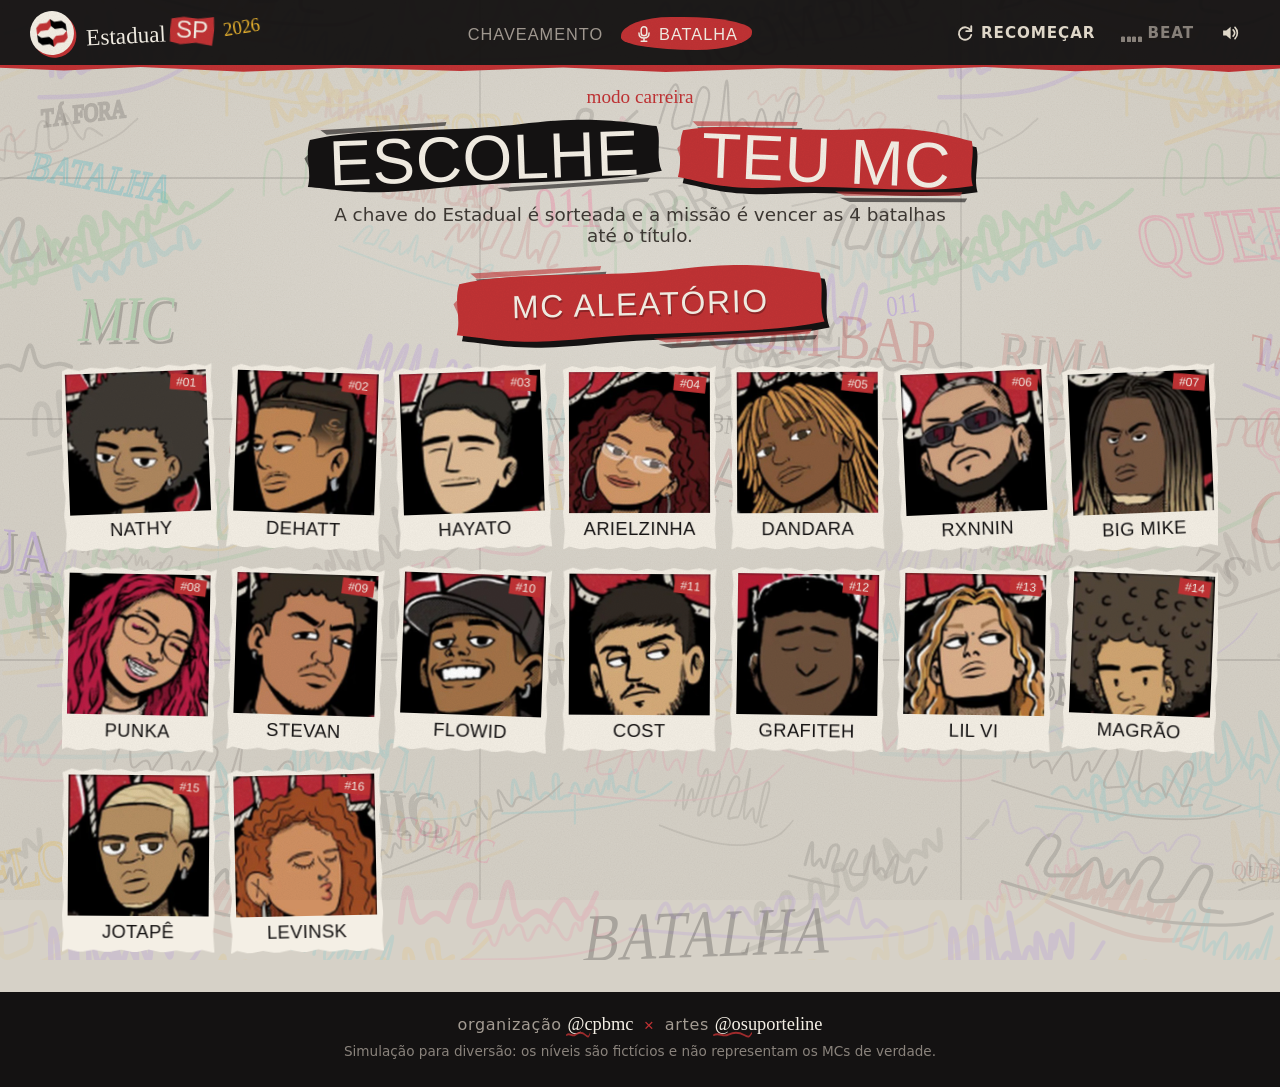
==== batalha.html @ afdcd1f9 "Primeira versão do site" ====
<!DOCTYPE html>
<html lang="pt-BR">
<head>
  <meta charset="UTF-8">
  <meta name="viewport" content="width=device-width, initial-scale=1.0, viewport-fit=cover">
  <meta name="theme-color" content="#141212">
  <!-- Segurança: só roda scripts do próprio site; fontes só do Google Fonts -->
  <meta http-equiv="Content-Security-Policy" content="default-src 'self'; script-src 'self'; style-src 'self' 'unsafe-inline' https://fonts.googleapis.com; font-src 'self' https://fonts.gstatic.com; img-src 'self' data: blob:; connect-src 'self' data: blob:; media-src 'self' blob:; object-src 'none'; base-uri 'self'; form-action 'none'">
  <meta name="referrer" content="strict-origin-when-cross-origin">
  <meta name="description" content="Modo carreira do Estadual SP 2026: escolha seu MC, encare a chave e vença as 4 batalhas, cada round num beat diferente. Realização CPBMC.">
  <meta property="og:title" content="Simulador de Batalha · Estadual SP 2026">
  <meta property="og:description" content="Escolha seu MC e encare a batalha: ímpar ou par, 3 rounds, a plateia decide.">
  <meta property="og:url" content="https://batalhademcs.com.br/batalha.html">
  <meta property="og:type" content="website">
  <meta property="og:image" content="https://batalhademcs.com.br/imagens/cpbmc-logo.png">
  <title>Simulador de Batalha · Estadual SP 2026</title>

  <link rel="preconnect" href="https://fonts.googleapis.com">
  <link rel="preconnect" href="https://fonts.gstatic.com" crossorigin>
  <link href="https://fonts.googleapis.com/css2?family=Anton&family=Barlow+Condensed:wght@500;600;700&family=Permanent+Marker&display=swap" rel="stylesheet">
  <link rel="icon" href="imagens/cpbmc-logo.png">
  <link rel="stylesheet" href="style.css">
  <link rel="stylesheet" href="batalha.css">
</head>
<body class="pg-batalha" data-fase="escolha-mc">

  <!-- ============ ÍCONES E FILTROS (desenhados à mão) ============ -->
  <svg class="defs" aria-hidden="true" focusable="false">
    <defs>
      <!-- tremido de marcador para as linhas do chaveamento -->
      <filter id="f-marcador" x="-5%" y="-5%" width="110%" height="110%">
        <feTurbulence type="fractalNoise" baseFrequency="0.035" numOctaves="2" seed="7"/>
        <feDisplacementMap in="SourceGraphic" scale="3.2"/>
      </filter>
      <symbol id="i-dado" viewBox="0 0 32 32"><path d="M6 8c6-3 14-3 20 0 2 6 2 12 0 18-6 2-14 2-20 0-2-6-2-12 0-18z" fill="none" stroke="currentColor" stroke-width="2.6" stroke-linejoin="round"/><circle cx="11" cy="12" r="2.2" fill="currentColor"/><circle cx="21" cy="21" r="2.2" fill="currentColor"/><circle cx="16" cy="16.5" r="2.2" fill="currentColor"/></symbol>
      <symbol id="i-voltar" viewBox="0 0 32 32"><path d="M12 7 5 14l7 6" fill="none" stroke="currentColor" stroke-width="3" stroke-linecap="round" stroke-linejoin="round"/><path d="M6 14c9-1 17 0 19 7 1 4-2 6-5 7" fill="none" stroke="currentColor" stroke-width="3" stroke-linecap="round"/></symbol>
      <symbol id="i-reiniciar" viewBox="0 0 32 32"><path d="M25 12a10 10 0 1 0 1 7" fill="none" stroke="currentColor" stroke-width="3" stroke-linecap="round"/><path d="M26 5v8h-8" fill="none" stroke="currentColor" stroke-width="3" stroke-linecap="round" stroke-linejoin="round"/></symbol>
      <symbol id="i-som" viewBox="0 0 32 32"><path d="M5 12h5l7-6v20l-7-6H5z" fill="currentColor"/><path d="M21 11c3 3 3 7 0 10M24 7c5 5 5 13 0 18" fill="none" stroke="currentColor" stroke-width="2.6" stroke-linecap="round"/></symbol>
      <symbol id="i-mudo" viewBox="0 0 32 32"><path d="M5 12h5l7-6v20l-7-6H5z" fill="currentColor"/><path d="M21 12l7 8M28 12l-7 8" fill="none" stroke="currentColor" stroke-width="2.8" stroke-linecap="round"/></symbol>
      <symbol id="i-play" viewBox="0 0 32 32"><path d="M9 6c7 3 13 6 18 10-5 4-11 7-18 10-1-7-1-13 0-20z" fill="currentColor"/></symbol>
      <symbol id="i-seta" viewBox="0 0 40 20"><path d="M2 11c10-3 22-3 34-1M28 3l8 7-8 7" fill="none" stroke="currentColor" stroke-width="2.6" stroke-linecap="round" stroke-linejoin="round"/></symbol>
      <symbol id="i-trofeu" viewBox="0 0 64 64"><path d="M18 8c9-1 19-1 28 0 1 13-2 24-14 27C20 32 17 21 18 8z" fill="none" stroke="currentColor" stroke-width="3.4" stroke-linejoin="round"/><path d="M18 13c-6-1-10 2-9 7 1 6 6 8 11 8M46 13c6-1 10 2 9 7-1 6-6 8-11 8" fill="none" stroke="currentColor" stroke-width="3" stroke-linecap="round"/><path d="M32 35v10M22 47c6-2 14-2 20 0l1 8H21z" fill="none" stroke="currentColor" stroke-width="3.4" stroke-linejoin="round" stroke-linecap="round"/></symbol>
      <symbol id="i-coroa" viewBox="0 0 160 70"><path d="M8 60 L20 14 L52 44 L80 6 L108 44 L140 14 L152 60 Z" fill="none" stroke="currentColor" stroke-width="7" stroke-linejoin="round" stroke-linecap="round"/></symbol>
      <symbol id="i-estrela" viewBox="0 0 60 60"><g fill="none" stroke="currentColor" stroke-linecap="round" stroke-linejoin="round"><path d="M30 4l7 18 19 1-15 12 6 19-17-11-16 11 5-19L4 23l19-1z" stroke-width="4"/><path d="M28 7l8 17 17 2-13 11 4 17-15-10-15 11 5-18L7 26l18-2z" stroke-width="2" opacity=".7"/></g></symbol>
      <symbol id="i-radio" viewBox="0 0 220 150"><g fill="none" stroke="currentColor" stroke-width="5" stroke-linecap="round" stroke-linejoin="round"><path d="M40 34c-3-14 2-22 16-24 36-4 72-4 108 0 14 2 19 10 16 24"/><path d="M12 38c64-6 132-6 196 0 4 32 4 66 0 98-64 6-132 6-196 0-4-32-4-66 0-98z"/><circle cx="56" cy="90" r="30"/><circle cx="56" cy="90" r="13"/><circle cx="164" cy="90" r="30"/><circle cx="164" cy="90" r="13"/><path d="M92 64c12-1 24-1 36 0v40c-12 1-24 1-36 0z"/><circle cx="103" cy="84" r="6"/><circle cx="117" cy="84" r="6"/><path d="M90 52h40M24 52h12M184 52h12"/></g></symbol>
      <symbol id="i-coracao" viewBox="0 0 32 32"><path d="M16 28C9 22 3 17 3 10.5 3 6.5 6 4 9.5 4c2.7 0 4.9 1.6 6.5 4 1.6-2.4 3.8-4 6.5-4C26 4 29 6.5 29 10.5 29 17 23 22 16 28z" fill="currentColor" stroke="#141212" stroke-width="2.4" stroke-linejoin="round"/></symbol>
      <symbol id="i-compartilhar" viewBox="0 0 32 32"><g fill="none" stroke="currentColor" stroke-width="3" stroke-linecap="round" stroke-linejoin="round"><path d="M16 4v16M9 11l7-7 7 7"/><path d="M8 15H6c-1 4-1 8 0 12 7 1 13 1 20 0 1-4 1-8 0-12h-2"/></g></symbol>
      <symbol id="i-mic" viewBox="0 0 32 32"><g fill="none" stroke="currentColor" stroke-width="2.6" stroke-linecap="round" stroke-linejoin="round"><rect x="11" y="3" width="10" height="16" rx="5"/><path d="M7 14c0 6 4 9 9 9s9-3 9-9M16 23v6M11 29h10"/></g></symbol>
      <symbol id="i-mao" viewBox="0 0 32 32"><path d="M10 15V7.5a2 2 0 0 1 4 0V14m0-8a2 2 0 0 1 4 0v8m0-6.5a2 2 0 0 1 4 0V15m0-4a2 2 0 0 1 4 0v8c0 6-4 10-9.5 10S9 26 7 22l-3-6a2 2 0 0 1 3.4-2L10 17" fill="none" stroke="currentColor" stroke-width="2.4" stroke-linecap="round" stroke-linejoin="round"/></symbol>
      <symbol id="i-circulo" viewBox="0 0 120 60" preserveAspectRatio="none"><path d="M70 6C38 2 6 12 5 30s30 26 62 24 49-12 47-27C112 12 86 5 52 8" fill="none" stroke="currentColor" stroke-width="3" stroke-linecap="round"/></symbol>
    </defs>
  </svg>

  <div class="parede-tags" id="parede-tags" aria-hidden="true"></div>

  <!-- ============ TOPO ============ -->
  <header class="topo">
    <div class="marca-grupo">
      <a class="selo selo--topo" href="https://www.instagram.com/cpbmc/" target="_blank" rel="noopener" title="CPBMC no Instagram">
        <img src="imagens/cpbmc-logo.png" alt="CPBMC" width="249" height="237">
      </a>
      <a class="marca" href="index.html" aria-label="Estadual SP 2026 — chaveamento">
        <span class="marca__tag">Estadual</span><span class="marca__sp">SP</span><span class="marca__ano">2026</span>
      </a>
    </div>

    <nav class="abas-site" aria-label="Seções do site">
      <a class="aba-site" href="index.html">Chaveamento</a>
      <a class="aba-site ativa" href="batalha.html" aria-current="page"><svg aria-hidden="true"><use href="#i-mic"/></svg>Batalha</a>
    </nav>

    <nav class="acoes" aria-label="Controles">
      <button class="acao" id="btn-reiniciar" type="button" title="Recomeçar"><svg><use href="#i-reiniciar"/></svg><span>Recomeçar</span></button>
      <button class="acao acao--musica" id="btn-musica" type="button" title="Tocar o beat" aria-pressed="false">
        <span class="eq" aria-hidden="true"><i></i><i></i><i></i><i></i></span><span>Beat</span>
      </button>
      <button class="acao acao--som" id="btn-som" type="button" title="Som ligado" aria-pressed="true"><svg><use href="#i-som"/></svg></button>
    </nav>
  </header>

  <main class="batalha" id="batalha">
    <!-- 1) ESCOLHER O MC -->
    <section class="tela-b" id="tela-mc" aria-labelledby="titulo-mc">
      <header class="tela-b__cab">
        <p class="tela-b__eyebrow">modo carreira</p>
        <h1 class="titulo-pincel" id="titulo-mc"><span class="pincel-preto">Escolhe</span> <span class="pincel-vermelho">teu MC</span></h1>
        <p class="tela-b__sub">A chave do Estadual é sorteada e a missão é vencer as 4 batalhas até o título.</p>
        <div class="tela-b__acoes"><button class="btn-tinta btn-tinta--xl" id="btn-aleatorio" type="button">MC aleatório</button></div>
      </header>
      <div class="escolha" id="grade-mc" role="list"></div>
    </section>

    <!-- 2) A CHAVE -->
    <section class="tela-b" id="tela-chave" aria-labelledby="titulo-chave" hidden>
      <header class="tela-b__cab">
        <h1 class="titulo-pincel" id="titulo-chave"><span class="pincel-preto">A chave</span> <span class="pincel-vermelho">do Estadual</span></h1>
        <p class="tela-b__sub">Você é <b id="chave-titulo-mc"></b>. Oitavas, quartas, semi e final: perdeu, tá fora.</p>
        <div class="tela-b__acoes">
          <button class="btn-tinta btn-tinta--xl" id="btn-comecar" type="button">Ir pra primeira batalha</button>
          <button class="btn-giz" id="btn-resortear" type="button">sortear a chave de novo</button>
          <button class="btn-giz" id="btn-trocar" type="button">trocar de MC</button>
          <button class="btn-giz" id="btn-pular-chave" type="button" hidden>pular pros resultados</button>
        </div>
        <p class="chave-status" id="chave-status" aria-live="polite"></p>
      </header>
      <div class="chave-vis" id="chave-vis"></div>
    </section>

    <!-- 3) PRÉ-BATALHA -->
    <section class="tela-b pre" id="tela-pre" hidden></section>

    <!-- 4) ARENA AO VIVO -->
    <section class="tela-b arena" id="tela-arena" aria-label="Batalha ao vivo" hidden>
      <div class="placar" id="placar"></div>
      <div class="arena__corpo">
        <div class="palco" id="palco" aria-live="polite"></div>
        <div class="lances-box">
          <h2 class="lances-box__titulo">Lance a lance</h2>
          <ol class="lances" id="lances" aria-live="polite"></ol>
        </div>
      </div>
    </section>

    <!-- 5) DEPOIS DA BATALHA -->
    <section class="tela-b pos" id="tela-pos" hidden></section>
  </main>

  <footer class="rodape-mini">
    <p class="creditos">
      <span class="creditos__par">organização <a href="https://www.instagram.com/cpbmc/" target="_blank" rel="noopener">@cpbmc</a></span>
      <span aria-hidden="true">✕</span>
      <span class="creditos__par">artes <a href="https://www.instagram.com/osuporteline/" target="_blank" rel="noopener">@osuporteline</a></span>
    </p>
    <p class="rodape-mini__nota">Simulação para diversão: os níveis são fictícios e não representam os MCs de verdade.</p>
  </footer>

  <div class="toast" id="toast" role="status" aria-live="polite"></div>
  <div class="efeitos" id="efeitos" aria-hidden="true"></div>

  <script src="batalha.js"></script>
  <script src="musica.js"></script>
</body>
</html>
---- style.css ----
/* ==========================================================================
   ESTADUAL DE SP — BATALHA DE MCs
   Parede de concreto claro, lambe-lambe rasgado, pincel, spray e marcador.
   Cores puxadas da logo do CPBMC: vermelho #C13234 + preto.
   ========================================================================== */

/* ---------- 1. Tokens ---------- */
:root {
  /* parede */
  --fundo: #d6d1c7;
  --fundo-2: #c9c3b7;
  --fundo-3: #bdb6a9;
  --linha: rgba(20, 18, 18, .2);

  /* tinta e papel */
  --tinta: #141212;
  --tinta-2: #2b2725;
  --papel: #f4efe5;
  --papel-2: #e4dccd;
  --fita: rgba(236, 226, 199, .9);

  /* textos sobre a parede clara */
  --texto: #141212;
  --texto-2: #3e3934;
  --texto-3: #6b645b;

  /* CPBMC */
  --vermelho: #c13234;
  --vermelho-esc: #8f1f22;
  --vermelho-luz: #e0574f;
  --ouro: #f2b92e;
  --ouro-esc: #a87708;

  /* acentos neon (inspirados nas paredes pichadas — usados com moderação) */
  --neon-ciano: #22b8cc;
  --neon-rosa: #ff4f8b;
  --neon-roxo: #8a4fff;
  --neon-verde: #3fbf5f;

  --f-titulo: 'Anton', 'Impact', 'Arial Narrow', sans-serif;
  --f-rua: 'Permanent Marker', 'Comic Sans MS', cursive;
  --f-texto: 'Barlow Condensed', 'Arial Narrow', system-ui, sans-serif;

  --topo-h: 66px;

  /* chave espelhada (desktop) */
  --no-w: clamp(128px, 12.2vw, 250px);
  --centro-w: clamp(150px, 14vw, 290px);
  --gap: clamp(12px, 1.6vw, 34px);

  --ruido: url("data:image/svg+xml;utf8,<svg xmlns='http://www.w3.org/2000/svg' width='240' height='240'><filter id='n'><feTurbulence type='fractalNoise' baseFrequency='.85' numOctaves='3' stitchTiles='stitch'/><feColorMatrix values='0 0 0 0 .5  0 0 0 0 .5  0 0 0 0 .5  0 0 0 .6 0'/></filter><rect width='100%' height='100%' filter='url(%23n)'/></svg>");
  /* manchas de concreto */
  --manchas: url("data:image/svg+xml;utf8,<svg xmlns='http://www.w3.org/2000/svg' width='600' height='600'><filter id='m'><feTurbulence type='fractalNoise' baseFrequency='.008' numOctaves='4' seed='3'/><feColorMatrix values='0 0 0 0 .2  0 0 0 0 .18  0 0 0 0 .16  0 0 0 1.4 -.55'/></filter><rect width='100%' height='100%' filter='url(%23m)'/></svg>");
  /* pinceladas usadas como máscara (qualquer cor) */
  --pincel: url("data:image/svg+xml;utf8,<svg xmlns='http://www.w3.org/2000/svg' viewBox='0 0 300 80' preserveAspectRatio='none'><path d='M7 17C52 5 118 15 180 8s88 2 113 7c4 15-2 31 3 47-55 12-125 4-186 10S31 70 4 66c4-17-2-32 3-49z'/><path opacity='.6' d='M16 7l104-4-1 4-98 5zM160 74l126-5-2 4-114 5zM2 36l5-6v20z'/></svg>");
  --pincel-2: url("data:image/svg+xml;utf8,<svg xmlns='http://www.w3.org/2000/svg' viewBox='0 0 300 60' preserveAspectRatio='none'><path d='M3 22C40 9 90 18 150 12s110 4 146 0c3 11-3 22 1 34-49 9-110 3-160 8S36 50 2 48c3-9-2-17 1-26z'/></svg>");
  --risco: url("data:image/svg+xml;utf8,<svg xmlns='http://www.w3.org/2000/svg' viewBox='0 0 120 12' preserveAspectRatio='none'><path d='M2 7 C 20 2, 30 11, 48 6 S 80 2, 96 7 S 112 9, 118 4' fill='none' stroke='%23c13234' stroke-width='3.2' stroke-linecap='round'/></svg>");
  /* papel rasgado */
  --rasgo: polygon(0% 2%, 6% 0%, 13% 1.5%, 21% 0%, 30% 1%, 38% 0%, 47% 1.8%, 55% .4%, 64% 1.6%, 72% 0%, 81% 1.2%, 89% 0%, 96% 1.4%, 100% 0%, 99% 9%, 100% 18%, 98.6% 27%, 100% 37%, 99% 48%, 100% 58%, 98.8% 68%, 100% 79%, 99% 89%, 100% 100%, 92% 98.5%, 84% 100%, 75% 98.8%, 66% 100%, 57% 98.4%, 48% 100%, 39% 98.6%, 30% 100%, 21% 98.7%, 12% 100%, 4% 98.5%, 0% 100%, 1.2% 90%, 0% 80%, 1.4% 70%, 0% 60%, 1% 50%, 0% 40%, 1.5% 30%, 0% 20%, 1% 10%);
  --rasgo-foto: polygon(2% 4%, 20% 1%, 41% 3%, 63% 0%, 84% 2.5%, 98% 1%, 100% 22%, 97.5% 45%, 100% 70%, 98% 97%, 76% 100%, 52% 97.5%, 30% 100%, 6% 98%, 0% 76%, 2.5% 50%, 0% 26%);
  --tira: polygon(2% 12%, 30% 4%, 62% 9%, 98% 0%, 100% 46%, 97% 100%, 60% 92%, 25% 100%, 1% 92%, 0% 50%);
}

/* ---------- 2. Base ---------- */
*, *::before, *::after { box-sizing: border-box; }
html { -webkit-text-size-adjust: 100%; scroll-padding-top: calc(var(--topo-h) + 12px); }
body {
  margin: 0;
  min-height: 100vh;
  font-family: var(--f-texto);
  font-size: 18px;
  color: var(--texto);
  background-color: var(--fundo);
  background-image:
    repeating-linear-gradient(0deg, transparent 0 239px, rgba(20, 18, 18, .12) 239px 241px),
    repeating-linear-gradient(90deg, transparent 0 479px, rgba(20, 18, 18, .09) 479px 481px),
    radial-gradient(ellipse 70% 60% at 50% 30%, #dfdbd2, var(--fundo) 70%);
  background-attachment: fixed;
  overflow-x: hidden;
}
body::before { /* textura de concreto */
  content: "";
  position: fixed; inset: 0;
  background-image: var(--ruido);
  opacity: .28;
  mix-blend-mode: multiply;
  pointer-events: none;
  z-index: 200;
}
body.travado { overflow: hidden; }
img { display: block; max-width: 100%; }
button { font: inherit; color: inherit; cursor: pointer; -webkit-tap-highlight-color: transparent; }
a { -webkit-tap-highlight-color: transparent; }
button:disabled { cursor: not-allowed; }
:focus-visible { outline: 3px dashed var(--vermelho); outline-offset: 4px; }
[hidden] { display: none !important; }
.defs { position: absolute; width: 0; height: 0; overflow: hidden; }
.sr-only { position: absolute; width: 1px; height: 1px; overflow: hidden; clip: rect(0 0 0 0); white-space: nowrap; }

/* parede pichada atrás de tudo: textura de rabiscos + tags em marcador */
.parede-tags {
  position: fixed; inset: -60px; z-index: -1;
  pointer-events: none;
  overflow: hidden;
}
.parede-tags::before {
  content: ""; position: absolute; inset: 0;
  background: url("imagens/parede-tags.svg") 0 0 / 900px 900px repeat;
  opacity: .16;
}
.parede-tags span {
  position: absolute; left: var(--x); top: var(--y);
  font-family: var(--f-rua);
  font-size: var(--t);
  line-height: 1;
  color: var(--c);
  opacity: var(--o);
  transform: rotate(var(--r)) skewX(var(--k)) scaleY(1.25);
  white-space: nowrap;
}
.parede-tags span.oco { color: transparent; -webkit-text-stroke: 2px var(--c); }
.parede-tags span.sombra { text-shadow: 3px 3px 0 var(--tinta); }

/* estrelas rabiscadas */
.estrela {
  position: absolute; left: var(--x); top: var(--y);
  width: var(--s); height: var(--s);
  color: var(--c, var(--tinta));
  transform: rotate(var(--r, 0deg));
  pointer-events: none;
  z-index: 0;
  animation: piscar-estrela 3.2s ease-in-out infinite;
  animation-delay: calc(var(--s) * 30ms);
}

/* selo (adesivo) da logo CPBMC — o papel claro mantém o preto da logo visível */
.selo {
  display: inline-grid; place-items: center;
  flex-shrink: 0;
  width: var(--selo, 48px); aspect-ratio: 1;
  padding: calc(var(--selo, 48px) * .16);
  background: var(--papel);
  border-radius: 50%;
  box-shadow: 0 0 0 2px var(--tinta), 3px 4px 0 var(--vermelho);
  transform: rotate(-8deg);
  transition: transform .25s cubic-bezier(.3, 1.6, .5, 1);
}
.selo img { width: 100%; height: 100%; object-fit: contain; }
a.selo:hover { transform: rotate(4deg) scale(1.08); }

/* ---------- 3. Botões ---------- */
/* pincelada de tinta (a forma vem de uma máscara, a cor de --cor) */
.btn-tinta {
  --cor: var(--vermelho);
  position: relative; isolation: isolate;
  font-family: var(--f-titulo);
  font-size: clamp(1.1rem, 2.2vw, 1.4rem);
  letter-spacing: .05em;
  text-transform: uppercase;
  color: var(--papel);
  background: none; border: 0;
  padding: .72em 1.7em .66em;
  transform: rotate(-1.5deg);
  transition: transform .18s cubic-bezier(.3, 1.6, .5, 1);
  text-shadow: 1px 2px 0 rgba(0, 0, 0, .25);
}
.btn-tinta::before {
  content: "";
  position: absolute; inset: 0; z-index: -1;
  background: var(--cor);
  -webkit-mask: var(--pincel) center / 100% 100% no-repeat;
          mask: var(--pincel) center / 100% 100% no-repeat;
  transition: transform .2s;
}
.btn-tinta::after { /* sombra de tinta preta */
  content: "";
  position: absolute; inset: 0; z-index: -2;
  background: var(--tinta);
  -webkit-mask: var(--pincel) center / 100% 100% no-repeat;
          mask: var(--pincel) center / 100% 100% no-repeat;
  transform: translate(5px, 6px);
}
.btn-tinta:active:not(:disabled) { transform: rotate(-1deg) scale(.96); }
.btn-tinta:disabled { opacity: .4; }
.btn-tinta--papel { --cor: var(--papel); color: var(--tinta); text-shadow: none; }
.btn-tinta--ouro { --cor: var(--ouro); color: var(--tinta); text-shadow: none; }
.btn-tinta--preto { --cor: var(--tinta); }
.btn-tinta--preto::after { background: var(--vermelho); }
.btn-tinta--xl { font-size: clamp(1.35rem, 3.4vw, 2rem); padding: .75em 1.9em .68em; }
.btn-tinta--peq { font-size: 1rem; padding: .6em 1.3em .55em; }
a.btn-tinta { display: inline-block; text-decoration: none; }

/* link de giz */
.btn-giz {
  position: relative;
  background: none; border: 0;
  font-family: var(--f-rua); font-size: 1.05rem;
  color: var(--texto-2);
  padding: .4em .3em;
}
.btn-giz::after {
  content: ""; position: absolute; left: 0; right: 0; bottom: 0; height: 8px;
  background: var(--risco) center / 100% 100% no-repeat;
  opacity: .85;
}

/* hover só em quem tem mouse — no celular o "hover" grudava no último toque */
@media (hover: hover) and (pointer: fine) {
  .btn-tinta:hover:not(:disabled) { transform: rotate(0deg) scale(1.04); }
  .btn-tinta:hover:not(:disabled)::before { transform: scaleX(1.03); }
  .btn-giz:hover { color: var(--vermelho); }
}

/* ---------- 4. Topo (faixa preta) ---------- */
.topo {
  position: sticky; top: 0; z-index: 40;
  display: flex; align-items: center; justify-content: space-between; gap: 16px;
  min-height: var(--topo-h);
  padding: 8px clamp(14px, 3vw, 30px);
  background: rgba(20, 18, 18, .96);
  color: var(--papel);
}
.topo::after { /* borda de tinta rasgada */
  content: "";
  position: absolute; left: 0; right: 0; bottom: -6px; height: 7px;
  background: var(--vermelho);
  clip-path: polygon(0 0, 100% 0, 100% 50%, 96% 100%, 91% 40%, 84% 90%, 77% 30%, 70% 80%, 61% 45%, 52% 100%, 44% 35%, 36% 85%, 27% 40%, 19% 95%, 11% 30%, 5% 80%, 0 40%);
}
.marca-grupo { display: flex; align-items: center; gap: 12px; }
.selo--topo { --selo: 44px; box-shadow: 2px 3px 0 var(--vermelho); }
.marca { display: inline-flex; align-items: baseline; gap: 4px; text-decoration: none; color: var(--papel); transform: rotate(-3deg); }
.marca__tag { font-family: var(--f-rua); font-size: 1.45rem; }
.marca__ano {
  font-family: var(--f-rua); font-size: 1.15rem; color: var(--ouro);
  margin-left: 6px; transform: rotate(-6deg) translateY(-4px); display: inline-block;
}
.marca__sp {
  font-family: var(--f-titulo); font-size: 1.5rem; color: var(--papel);
  background: var(--vermelho); padding: 0 .25em; line-height: 1.2;
  transform: rotate(6deg) translateY(-2px); display: inline-block;
  clip-path: var(--tira);
}

/* trilha 16 → 8 → 4 → 2 → troféu */
.trilha { display: flex; align-items: center; gap: 2px; margin: 0; padding: 0; list-style: none; }
.trilha__passo {
  position: relative;
  display: grid; justify-items: center; gap: 1px;
  background: none; border: 0;
  padding: 4px 10px;
  color: #6f6964;
  transition: color .3s, transform .3s;
}
.trilha__passo b { font-family: var(--f-titulo); font-weight: 400; font-size: 1.35rem; line-height: 1; }
.trilha__passo small { font-size: .72rem; font-weight: 600; text-transform: uppercase; letter-spacing: .08em; }
.trilha__trofeu { width: 22px; height: 22px; }
.trilha__circ {
  position: absolute; inset: -2px -6px; width: calc(100% + 12px); height: calc(100% + 4px);
  color: var(--vermelho-luz); pointer-events: none; overflow: visible;
  stroke-dasharray: 320; stroke-dashoffset: 320;
}
.trilha__risco { width: 16px; height: 6px; background: var(--risco) center / 100% 100% no-repeat; opacity: .5; }
.trilha__passo.feito { color: var(--papel-2); }
.trilha__passo.feito b { text-decoration: line-through 2px var(--vermelho-luz); }
.trilha__passo.atual { color: var(--papel); transform: rotate(-4deg) scale(1.1); }
.trilha__passo.atual .trilha__circ { animation: desenhar .7s forwards ease-out; }
.trilha__passo.atual.ouro { color: var(--ouro); }
.trilha__passo.atual.ouro .trilha__circ { color: var(--ouro); }

.acoes { display: flex; align-items: center; gap: 6px; flex-wrap: wrap; justify-content: flex-end; }
.acao {
  display: inline-flex; align-items: center; gap: 6px;
  background: none; border: 0;
  padding: 7px 10px;
  font-family: var(--f-texto); font-weight: 700; font-size: .95rem; text-transform: uppercase; letter-spacing: .06em;
  color: var(--papel-2);
  border-radius: 40% 55% 45% 60% / 60% 45% 55% 40%;
  transition: background .2s, color .2s, transform .2s, opacity .2s;
}
.acao svg { width: 20px; height: 20px; flex-shrink: 0; }
.acao:disabled { opacity: .3; }
.acao--fogo:not(:disabled) { background: var(--vermelho); color: var(--papel); }
a.acao { text-decoration: none; }
.acao--batalha { color: var(--ouro); border: 2px solid rgba(242, 185, 46, .5); }
.link-batalha { font-family: var(--f-rua); font-size: 1.05rem; color: var(--texto); text-decoration: none; padding: .3em .6em; border-bottom: 3px solid var(--vermelho); animation: entrar-cima .6s 1.35s both; }
.link-batalha b { font-weight: 400; color: var(--vermelho); }
@media (hover: hover) and (pointer: fine) { .link-batalha:hover { color: var(--vermelho); } }
.acao--som[aria-pressed="false"] { color: #8a837c; }
/* botão do beat: equalizador que dança quando está tocando */
.eq { display: inline-flex; align-items: flex-end; gap: 2px; width: 20px; height: 18px; }
.eq i { flex: 1; height: 30%; background: currentColor; border-radius: 1px; transition: height .3s; }
.acao--musica { color: #8a837c; }
.acao--musica.tocando { color: var(--ouro); }
.acao--musica.tocando .eq i { animation: eq .9s ease-in-out infinite; }
.acao--musica.tocando .eq i:nth-child(2) { animation-delay: -.3s; animation-duration: .7s; }
.acao--musica.tocando .eq i:nth-child(3) { animation-delay: -.55s; animation-duration: 1.1s; }
.acao--musica.tocando .eq i:nth-child(4) { animation-delay: -.15s; animation-duration: .8s; }
@keyframes eq { 0%, 100% { height: 25%; } 50% { height: 100%; } }
@media (hover: hover) and (pointer: fine) {
  .acao:hover:not(:disabled) { background: rgba(244, 239, 229, .12); color: var(--papel); transform: rotate(-3deg); }
  .trilha__passo:hover:not(:disabled) { color: var(--papel); }
}

/* ---------- 5. Tela inicial ---------- */
.tela { position: relative; }
.tela-inicio {
  min-height: calc(100svh - var(--topo-h));
  display: grid; place-items: center;
  overflow: hidden;
  padding: 40px 16px 120px;
  isolation: isolate;
}
.parede-lambes {
  position: absolute; inset: -40px;
  display: grid; grid-template-columns: repeat(auto-fill, minmax(120px, 1fr)); gap: 4px;
  z-index: -2; opacity: .42;
  filter: grayscale(1) contrast(1.1);
  mix-blend-mode: multiply;
  -webkit-mask-image: radial-gradient(ellipse 52% 55% at 50% 48%, transparent 34%, #000 85%);
          mask-image: radial-gradient(ellipse 52% 55% at 50% 48%, transparent 34%, #000 85%);
}
.parede-lambes img {
  width: 100%; aspect-ratio: 1; object-fit: cover;
  transform: rotate(var(--r, 0deg)) translateY(var(--y, 0));
  clip-path: var(--rasgo-foto);
}
.tela-inicio::before { /* spray vermelho borrifado na parede */
  content: ""; position: absolute; inset: 0; z-index: -1;
  background:
    radial-gradient(ellipse 55% 50% at 50% 48%, rgba(223, 219, 210, .94), rgba(214, 209, 199, .5) 70%, transparent);
}
.grafite { position: absolute; z-index: -1; pointer-events: none; }
.grafite--mic { width: clamp(64px, 10vw, 130px); left: 6%; bottom: 18%; transform: rotate(-14deg); color: var(--vermelho); opacity: .85; }
.grafite--radio { width: clamp(110px, 15vw, 210px); height: clamp(75px, 10vw, 143px); right: 5%; bottom: 20%; transform: rotate(9deg); color: var(--tinta); opacity: .8; }
.grafite--radio-rodape { position: absolute; width: 150px; height: 102px; right: 6%; bottom: 14%; transform: rotate(-8deg); color: var(--vermelho); opacity: .55; }
.tela-inicio .estrela { z-index: -1; }

.hero { text-align: center; display: grid; justify-items: center; gap: 20px; max-width: 980px; position: relative; }
.hero__apresenta {
  margin: 0;
  display: inline-flex; align-items: center; gap: 12px;
  font-family: var(--f-rua); font-size: clamp(1.05rem, 2vw, 1.3rem);
  color: var(--texto);
  transform: rotate(-2deg);
  animation: entrar-cima .6s .05s both cubic-bezier(.2, 1.3, .4, 1);
}
.selo--hero { --selo: clamp(56px, 7vw, 74px); }
.hero__rabisco {
  position: absolute; top: 64px; right: -4%;
  margin: 0;
  font-family: var(--f-rua); font-size: clamp(.95rem, 1.8vw, 1.2rem); line-height: 1.15;
  color: var(--vermelho-esc); text-align: left;
  transform: rotate(8deg);
  animation: aparecer .6s 1.6s both;
}
.hero__titulo { position: relative; margin: 44px 0 0; line-height: .82; display: grid; justify-items: center; isolation: isolate; }
.hero__titulo::before { /* respingo de tinta atrás do título */
  content: ""; position: absolute; left: 50%; top: 56%; z-index: -1;
  width: 92%; aspect-ratio: 1000 / 560;
  background: url("imagens/respingo.svg") center / contain no-repeat;
  transform: translate(-50%, -50%) rotate(-4deg);
  animation: respingar .5s .1s both cubic-bezier(.2, 1.4, .4, 1);
}
.hero__estadual {
  font-family: var(--f-titulo); font-weight: 400;
  font-size: clamp(4rem, 17vw, 13.5rem);
  color: var(--papel);
  -webkit-text-stroke: 3px var(--tinta);
  paint-order: stroke fill;
  text-shadow: -5px -4px 0 var(--neon-ciano), 6px 6px 0 var(--tinta), 11px 11px 0 var(--ouro);
  animation: spray-in .9s .2s both ease-out;
}
.hero__desp {
  font-family: var(--f-rua);
  font-size: clamp(2.3rem, 8vw, 5.6rem);
  color: var(--papel);
  -webkit-text-stroke: 2px var(--tinta);
  paint-order: stroke fill;
  text-shadow: 4px 4px 0 var(--tinta), 7px 7px 0 var(--neon-rosa);
  transform: rotate(-7deg);
  margin: -.15em 0 0 42%;
  animation: tag-in .6s .75s both cubic-bezier(.2, 1.5, .4, 1);
}
.hero__ano { /* 2026 em adesivo, colado no canto do título */
  position: absolute; right: 2%; top: -9%;
  font-family: var(--f-titulo); font-size: clamp(1.6rem, 4.6vw, 3.6rem); line-height: 1; letter-spacing: .04em;
  color: var(--tinta); background: var(--ouro);
  padding: .14em .4em .08em;
  clip-path: var(--tira);
  transform: rotate(7deg);
  filter: drop-shadow(4px 4px 0 var(--tinta));
  animation: tag-in .6s 1s both cubic-bezier(.2, 1.5, .4, 1);
}
.hero__coroa {
  position: absolute; width: clamp(64px, 10vw, 120px); height: clamp(28px, 4.4vw, 52px);
  top: -14%; left: 4%; color: var(--ouro);
  filter: drop-shadow(2px 2px 0 var(--tinta));
  transform: rotate(-16deg);
  stroke-dasharray: 520; stroke-dashoffset: 520;
  animation: desenhar 1.1s 1s forwards ease-out;
}
.gota {
  position: absolute; top: 74%; left: var(--x);
  width: 7px; height: 0;
  background: var(--c, var(--vermelho));
  border-radius: 0 0 8px 8px;
  animation: escorrer 2.4s var(--d) forwards ease-in;
  z-index: -1;
}
.gota::after { content: ""; position: absolute; bottom: -5px; left: -2px; width: 11px; height: 11px; border-radius: 50%; background: var(--c, var(--vermelho)); }
.hero__fita {
  margin: 0;
  font-family: var(--f-titulo);
  font-size: clamp(1.4rem, 4.2vw, 2.6rem); letter-spacing: .12em;
  color: var(--papel); background: var(--tinta);
  padding: .25em 1.2em .2em;
  transform: rotate(-2deg);
  clip-path: polygon(2% 0, 98% 4%, 100% 22%, 98.5% 40%, 100% 62%, 98% 100%, 1% 96%, 0 74%, 1.5% 50%, 0 24%);
  animation: entrar-cima .6s 1s both cubic-bezier(.2, 1.3, .4, 1);
  text-shadow: 2px 2px 0 var(--vermelho);
}
.hero .btn-tinta { margin-top: 6px; animation: entrar-cima .6s 1.2s both cubic-bezier(.2, 1.3, .4, 1); }
.hero__nota { margin: 0; display: inline-flex; align-items: center; gap: 10px; font-family: var(--f-rua); color: var(--texto-2); font-size: 1rem; }
.hero__nota svg { width: 34px; height: 18px; color: var(--vermelho); transform: rotate(-10deg); }

.faixa {
  position: absolute; left: -5%; right: -5%; bottom: 34px;
  background: var(--tinta);
  transform: rotate(-2deg);
  overflow: hidden;
  clip-path: polygon(0 8%, 20% 0, 45% 10%, 70% 2%, 100% 9%, 100% 92%, 75% 100%, 50% 90%, 24% 100%, 0 91%);
}
.faixa__trilho { display: flex; width: max-content; animation: rolar 40s linear infinite; }
.faixa__trilho span { font-family: var(--f-titulo); font-size: 1.15rem; letter-spacing: .1em; color: var(--papel); padding: .45em 1em .4em; white-space: nowrap; }
.faixa__trilho span::after { content: "✕"; margin-left: 2em; color: var(--vermelho-luz); }

/* ---------- 6. Palco (batalha em destaque) ---------- */
.tela-chave { padding: 18px 0 60px; }
.palco {
  position: relative;
  padding: 10px clamp(14px, 3vw, 32px) 26px;
  max-width: 1180px; margin: 0 auto;
}
.palco__info {
  display: flex; align-items: center; justify-content: center; gap: 14px; flex-wrap: wrap;
  margin: 0 0 6px;
}
.palco__batalha { font-family: var(--f-rua); font-size: clamp(1.3rem, 2.6vw, 1.7rem); color: var(--texto); transform: rotate(-2deg); text-shadow: 2px 2px 0 var(--papel); }
.palco__fase {
  font-family: var(--f-titulo); font-size: .95rem; letter-spacing: .14em; text-transform: uppercase;
  color: var(--papel); background: var(--tinta); padding: .2em .7em .12em;
  clip-path: var(--tira); transform: rotate(1.5deg);
}
.palco__fase--final { background: var(--vermelho); }
.palco__nav {
  display: grid; place-items: center;
  width: 38px; height: 38px;
  background: none; border: 2px solid var(--linha);
  border-radius: 48% 52% 45% 55% / 55% 45% 55% 45%;
  color: var(--texto);
  transition: border-color .2s, transform .2s;
}
.palco__nav svg { width: 22px; height: 12px; }
.palco__nav--ant svg { transform: scaleX(-1); }
.palco__nav:disabled { opacity: .25; }

.faceoff {
  position: relative;
  display: grid;
  grid-template-columns: 1fr minmax(190px, 240px) 1fr;
  align-items: center;
  gap: clamp(10px, 2vw, 30px);
}

/* lutador = o lado de um MC (o botão inteiro é clicável) */
.lutador {
  --incl: -3deg;
  position: relative;
  display: grid; justify-items: center; gap: 10px;
  background: none; border: 0;
  padding: 14px 6px 6px;
  text-align: center;
  color: var(--texto);
  transition: transform .25s cubic-bezier(.3, 1.5, .5, 1), opacity .3s;
}
.lutador--b { --incl: 3deg; }
.lutador::before { /* névoa de spray atrás da foto */
  content: ""; position: absolute; left: 50%; top: 42%;
  width: 115%; aspect-ratio: 1;
  transform: translate(-50%, -50%) scale(.6);
  background: radial-gradient(circle, rgba(193, 50, 52, .42), rgba(193, 50, 52, .1) 45%, transparent 68%);
  opacity: 0; transition: opacity .3s, transform .4s;
  pointer-events: none; z-index: -1;
}
.lutador__moldura {
  position: relative; display: block;
  transform: rotate(var(--incl));
  transition: transform .3s cubic-bezier(.3, 1.5, .5, 1);
  filter: drop-shadow(0 12px 14px rgba(20, 18, 18, .35));
}
.lutador__foto {
  display: block;
  width: clamp(150px, 19vw, 236px); aspect-ratio: 1;
  padding: 10px;
  background: var(--papel);
  clip-path: var(--rasgo);
}
.lutador__foto img { display: block; width: 100%; height: 100%; object-fit: cover; clip-path: var(--rasgo-foto); background: var(--fundo-3); transition: filter .4s; }
.lutador__num {
  position: absolute; top: -10px; right: -12px;
  display: grid; place-items: center;
  width: 46px; height: 46px; border-radius: 50%;
  font-family: var(--f-titulo); font-size: 1.05rem;
  color: var(--papel); background: var(--vermelho);
  box-shadow: 2px 3px 0 var(--tinta);
  transform: rotate(12deg);
  z-index: 2;
}
.lutador--b .lutador__num { right: auto; left: -12px; transform: rotate(-12deg); }
.lutador__nome {
  position: relative; isolation: isolate;
  font-family: var(--f-titulo); font-weight: 400;
  font-size: clamp(1.9rem, 3.8vw, 3.2rem); line-height: 1;
  text-transform: uppercase;
  color: var(--papel);
  padding: .12em .45em .08em;
  max-width: 100%; overflow-wrap: anywhere;
}
.lutador__nome::before {
  content: ""; position: absolute; inset: 0; z-index: -1;
  background: var(--tinta);
  -webkit-mask: var(--pincel-2) center / 100% 100% no-repeat;
          mask: var(--pincel-2) center / 100% 100% no-repeat;
  transition: background .3s;
}
.lutador__cidade { font-weight: 600; font-size: .9rem; text-transform: uppercase; letter-spacing: .12em; color: var(--texto-3); margin-top: -4px; }

/* botão "X venceu" — igual nos dois lados */
.lutador__venceu {
  position: relative; isolation: isolate;
  margin-top: 4px;
  font-family: var(--f-titulo); font-size: 1rem; letter-spacing: .06em; text-transform: uppercase;
  color: var(--tinta);
  padding: .5em 1.2em .45em;
  transition: color .2s, transform .2s;
}
.lutador__venceu::before {
  content: ""; position: absolute; inset: 0; z-index: -1;
  border: 2.5px solid var(--tinta);
  border-radius: 46% 54% 50% 50% / 60% 50% 50% 40%;
  transition: background .2s, border-color .2s;
}
.lutador:not(:disabled):focus-visible { transform: translateY(-4px); }
.lutador:not(:disabled):focus-visible::before { opacity: 1; transform: translate(-50%, -50%) scale(1); }
.lutador:not(:disabled):focus-visible .lutador__venceu { color: var(--papel); }
.lutador:not(:disabled):focus-visible .lutador__venceu::before { background: var(--vermelho); border-color: var(--vermelho); }
.lutador:not(:disabled):active { transform: scale(.97); }
.lutador:not(:disabled):active .lutador__venceu { color: var(--papel); }
.lutador:not(:disabled):active .lutador__venceu::before { background: var(--vermelho); border-color: var(--vermelho); }
.lutador:disabled { cursor: default; }
@media (hover: hover) and (pointer: fine) {
  .lutador:not(:disabled):hover { transform: translateY(-4px); }
  .lutador:not(:disabled):hover::before { opacity: 1; transform: translate(-50%, -50%) scale(1); }
  .lutador:not(:disabled):hover .lutador__moldura { transform: rotate(calc(var(--incl) * -1)) scale(1.03); }
  .lutador:not(:disabled):hover .lutador__nome::before { background: var(--vermelho); }
  .lutador:not(:disabled):hover .lutador__venceu { color: var(--papel); transform: rotate(-3deg) scale(1.06); }
  .lutador:not(:disabled):hover .lutador__venceu::before { background: var(--vermelho); border-color: var(--vermelho); }
  .palco__nav:hover:not(:disabled) { border-color: var(--vermelho); color: var(--vermelho); transform: rotate(-6deg); }
}

.lutador--vencedor .lutador__nome::before { background: var(--vermelho); }
.lutador--vencedor .lutador__moldura { filter: drop-shadow(-5px -4px 0 var(--neon-ciano)) drop-shadow(6px 6px 0 var(--ouro)) drop-shadow(0 12px 14px rgba(20, 18, 18, .35)); }
.lutador--vencedor .lutador__coroa {
  position: absolute; top: -30px; left: 50%; width: 92px; height: 40px;
  transform: translateX(-50%) rotate(-8deg);
  color: var(--ouro); z-index: 3;
  stroke-dasharray: 520; stroke-dashoffset: 520;
  animation: desenhar .8s .2s forwards ease-out;
  filter: drop-shadow(2px 2px 0 var(--tinta));
}
.lutador--perdedor { opacity: .55; }
.lutador--perdedor .lutador__foto img { filter: grayscale(1) contrast(1.1) brightness(.85); }
.lutador--perdedor .lutador__nome::before { background: var(--texto-3); }
.lutador--perdedor .lutador__nome { text-decoration: line-through 4px var(--vermelho); }
.lutador__fita { /* fita "eliminado" atravessando a foto */
  position: absolute; left: -8%; right: -8%; top: 44%;
  font-family: var(--f-titulo); font-size: 1rem; letter-spacing: .3em;
  color: var(--tinta); background: var(--fita);
  padding: .3em 0 .2em;
  transform: rotate(-14deg);
  clip-path: polygon(1% 0, 99% 8%, 100% 50%, 99% 100%, 0 92%, 1% 50%);
  z-index: 3;
}
.faceoff.flash .lutador--vencedor .lutador__moldura { animation: vitoria .8s cubic-bezier(.2, 1.6, .4, 1); }
.faceoff.flash .lutador__fita { animation: colar-fita .5s .2s both cubic-bezier(.3, 1.4, .5, 1); }

/* centro: VS + instrução / resultado */
.centro { display: grid; justify-items: center; gap: 14px; text-align: center; }
.centro__vs {
  font-family: var(--f-rua); font-size: clamp(3.4rem, 6vw, 5rem); line-height: 1;
  color: var(--vermelho);
  -webkit-text-stroke: 2px var(--tinta);
  paint-order: stroke fill;
  text-shadow: -3px -2px 0 var(--neon-ciano), 4px 4px 0 var(--tinta), 7px 7px 0 var(--ouro);
  transform: rotate(-10deg);
  animation: respirar 2.4s infinite;
}
.centro__instrucao { margin: 0; font-family: var(--f-rua); font-size: 1.1rem; color: var(--texto-2); line-height: 1.2; }
.centro__instrucao b { color: var(--vermelho); font-weight: 400; }

.centro__resultado { display: grid; justify-items: center; gap: 10px; }
.centro__avanca { margin: 0; font-family: var(--f-rua); font-size: 1.35rem; line-height: 1.15; color: var(--vermelho-esc); transform: rotate(-3deg); }

.palco__rodape { margin: 18px 0 0; text-align: center; font-size: .95rem; color: var(--texto-3); }
.atalhos kbd {
  font-family: var(--f-titulo); font-size: .8rem;
  border: 1.5px solid var(--texto-3); border-bottom-width: 3px;
  border-radius: 5px 6px 4px 6px;
  padding: 0 .4em; color: var(--texto);
}

/* palco antes do sorteio */
.palco-sorteio { display: grid; justify-items: center; gap: 18px; text-align: center; padding: 10px 0 6px; }
.palco-sorteio__titulo { margin: 0; font-size: clamp(2.3rem, 6.6vw, 4.4rem); }
.palco-sorteio__sub { margin: 0; font-size: 1.15rem; color: var(--texto-2); max-width: 460px; }
/* parede dos 16 MCs antes do sorteio */
.amontoado {
  display: grid; grid-template-columns: repeat(8, 1fr);
  gap: 14px 12px;
  width: min(1040px, 100%);
  padding: 8px 4px 4px;
}
.lambe {
  position: relative; margin: 0;
  display: grid; justify-items: center;
  transform: rotate(var(--r)) translateY(var(--y));
  animation: colar-lambe .5s both cubic-bezier(.2, 1.35, .4, 1);
  animation-delay: calc(var(--i) * 40ms);
  filter: drop-shadow(0 6px 8px rgba(20, 18, 18, .28));
  transition: transform .25s cubic-bezier(.3, 1.6, .5, 1);
}
.lambe::before { /* fita adesiva */
  content: ""; position: absolute; top: -8px; left: 50%; z-index: 2;
  width: 44px; height: 15px; margin-left: -22px;
  background: var(--fita);
  clip-path: polygon(4% 0, 96% 6%, 100% 30%, 97% 52%, 100% 78%, 95% 100%, 3% 95%, 0 70%, 3% 46%, 0 20%);
  transform: rotate(calc(var(--r) * -2));
}
.lambe__foto { display: block; width: 100%; padding: 5px 5px 0; background: var(--papel); clip-path: var(--rasgo); }
.lambe__foto img { display: block; width: 100%; aspect-ratio: 1; object-fit: cover; }
.lambe__nome {
  width: 100%;
  padding: 4px 4px 5px;
  background: var(--papel);
  font-family: var(--f-titulo); font-size: .92rem; letter-spacing: .03em; text-transform: uppercase;
  text-align: center; color: var(--tinta);
  white-space: nowrap; overflow: hidden; text-overflow: ellipsis;
  clip-path: polygon(0 0, 100% 0, 99% 70%, 100% 100%, 70% 96%, 40% 100%, 12% 95%, 0 100%);
}
.lambe__num {
  position: absolute; top: 2px; right: -6px; z-index: 2;
  font-family: var(--f-titulo); font-size: .72rem;
  color: var(--papel); background: var(--vermelho);
  padding: 2px 5px 1px;
  transform: rotate(8deg);
  box-shadow: 1px 2px 0 var(--tinta);
}
@media (hover: hover) and (pointer: fine) {
  .lambe:hover { transform: rotate(0deg) translateY(-6px) scale(1.08); z-index: 3; }
}
.amontoado { --p: 0; position: relative; }
.amontoado::after { /* nuvem de spray que cresce no meio da parede */
  content: ""; position: absolute; left: 50%; top: 50%; width: 70%; aspect-ratio: 1; z-index: 4; pointer-events: none;
  transform: translate(-50%, -50%) scale(calc(.2 + var(--p) * .9)); border-radius: 50%;
  background: radial-gradient(circle, rgba(193, 50, 52, .55), rgba(242, 185, 46, .25) 45%, transparent 70%);
  opacity: calc(var(--p) * .9); filter: blur(6px);
}
.amontoado.agitando .lambe {
  filter: none; will-change: transform, translate, rotate, scale;
  translate: calc(var(--dx, 0px) * var(--p) * .55) calc(var(--dy, 0px) * var(--p) * .55);
  scale: calc(1 - var(--p) * .22);
  animation: lambe-treme calc(.2s - var(--p) * .14s) infinite alternate;
  transition: none;
}
.amontoado.agitando .lambe:nth-child(odd) { animation-direction: alternate-reverse; }
.amontoado.voltando .lambe { transition: translate .5s cubic-bezier(.3, 1.7, .5, 1), scale .5s cubic-bezier(.3, 1.7, .5, 1), transform .25s; }
.amontoado.explodiu::after { opacity: 0; transition: opacity .4s; }
.amontoado.explodiu .lambe {
  animation: none; opacity: 0;
  translate: calc(var(--dx, 0px) * -1.8) calc(var(--dy, 0px) * -1.8 - 60px);
  rotate: calc(var(--r) * 9);
  scale: .5;
  transition: translate .55s cubic-bezier(.2, .8, .3, 1), rotate .55s ease-out, scale .55s, opacity .5s .1s;
}
@keyframes lambe-treme { from { rotate: calc(-2deg - var(--p) * 10deg); } to { rotate: calc(2deg + var(--p) * 10deg); } }
.segurar.segurando { animation: btn-treme .06s infinite alternate; }
.segurar.segurando .segurar__txt { display: inline-block; min-width: 13ch; }
.segurar.estourou { animation: btn-estoura .5s cubic-bezier(.2, 1.8, .4, 1); }
@keyframes btn-treme { from { translate: calc(var(--p, 0) * -3px) 0; rotate: calc(var(--p, 0) * -1.5deg); } to { translate: calc(var(--p, 0) * 3px) 0; rotate: calc(var(--p, 0) * 1.5deg); } }
@keyframes btn-estoura { 40% { scale: 1.18; } }
@media (prefers-reduced-motion: reduce) { .amontoado.agitando .lambe, .segurar.segurando { animation: none; } }
@keyframes colar-lambe { 0% { opacity: 0; transform: translateY(20px) rotate(calc(var(--r) + 8deg)) scale(.85); } 100% { opacity: 1; transform: rotate(var(--r)) translateY(var(--y)); } }
@keyframes chacoalhar-lambe { from { transform: rotate(calc(var(--r) - 5deg)) translateY(calc(var(--y) - 3px)); } to { transform: rotate(calc(var(--r) + 5deg)) translateY(calc(var(--y) + 3px)); } }

/* segurar para sortear */
.segurar { position: relative; touch-action: none; user-select: none; -webkit-user-select: none; }
.segurar__barra {
  position: absolute; left: 12%; right: 12%; bottom: 6px; height: 5px;
  background: var(--papel); transform-origin: left;
  transform: scaleX(var(--p, 0));
  border-radius: 3px;
}
.segurar__dica { margin: -6px 0 0; font-family: var(--f-rua); color: var(--texto-3); font-size: .95rem; }

/* ---------- 7. Mural (chaveamento) ---------- */
.mural { padding: 18px 0 0; }
.mural__cab { text-align: center; padding: 0 16px 10px; }
.mural__titulo {
  display: inline-block; margin: 0;
  font-family: var(--f-rua); font-weight: 400; font-size: clamp(1.7rem, 3.4vw, 2.4rem);
  color: var(--texto); transform: rotate(-2deg);
  position: relative;
}
.mural__estrela { position: absolute; right: -40px; top: -16px; width: 30px; height: 30px; color: var(--neon-rosa); transform: rotate(16deg); }
.mural__titulo::after { content: ""; position: absolute; left: -4%; right: -4%; bottom: -6px; height: 12px; background: var(--risco) center / 100% 100% no-repeat; }
.mural__nota { margin: 12px 0 0; font-size: 1.05rem; color: var(--texto-3); }

/* --- chave espelhada --- */
.espelho-wrap { position: relative; width: max-content; margin: 8px auto 0; padding: 10px 16px 20px; }
.espelho-wrap::before { /* lava a parede atrás da chave pra leitura ficar limpa */
  content: ""; position: absolute; inset: -10px -30px; z-index: 0; pointer-events: none;
  background: radial-gradient(ellipse 55% 60% at 50% 50%, rgba(223, 219, 210, .85), rgba(223, 219, 210, .55) 70%, transparent);
}
.conexoes { position: absolute; left: 0; top: 0; z-index: 0; overflow: visible; pointer-events: none; }
.espelho {
  position: relative; z-index: 1;
  display: grid;
  grid-template-columns: repeat(3, var(--no-w)) var(--centro-w) repeat(3, var(--no-w));
  column-gap: var(--gap);
}
.coluna { display: flex; flex-direction: column; }
.coluna__cab {
  text-align: center; padding-bottom: 10px;
  font-family: var(--f-titulo); font-size: clamp(.92rem, 1.05vw, 1.3rem); letter-spacing: .12em; text-transform: uppercase;
  color: var(--texto-3);
}
.coluna--atual .coluna__cab { color: var(--vermelho); }
.coluna--feita .coluna__cab { color: var(--texto); }
.coluna__jogos { flex: 1; display: flex; flex-direction: column; justify-content: space-around; }
.slot { padding: clamp(10px, .9vw, 18px) 0; display: flex; align-items: center; justify-content: center; }
.coluna--centro .coluna__jogos { justify-content: center; }
.slot--final { position: relative; padding-top: clamp(160px, 12vw, 230px); }

/* nó do chaveamento: duas tiras de papel, sem caixa */
.no {
  --rot: 0deg;
  position: relative;
  display: grid; gap: 3px;
  width: 100%;
  background: none; border: 0;
  padding: clamp(16px, 1.3vw, 22px) 0 2px;
  text-align: left;
  transform: rotate(var(--rot));
  transition: transform .2s;
}
.no__num {
  position: absolute; top: 0; left: 4px;
  font-family: var(--f-rua); font-size: clamp(.82rem, .85vw, 1.05rem); color: var(--texto-3);
}
.no__vivo { position: absolute; top: 2px; right: 2px; display: inline-flex; align-items: center; gap: 4px; font-family: var(--f-titulo); font-size: clamp(.62rem, .65vw, .8rem); letter-spacing: .12em; color: var(--vermelho); }
.no--foco::before { /* círculo de spray marcando a batalha do palco */
  content: ""; position: absolute; inset: 4px -14px -8px -14px;
  border: 3px solid var(--vermelho);
  border-radius: 52% 48% 46% 54% / 60% 52% 48% 40%;
  transform: rotate(-3deg);
  pointer-events: none;
  animation: aparecer .3s;
}
.no.entrar { animation: colar .5s both cubic-bezier(.2, 1.35, .4, 1); animation-delay: calc(var(--i, 0) * 40ms); }
.no.flash { animation: pop .5s cubic-bezier(.3, 1.6, .5, 1); }
@media (hover: hover) and (pointer: fine) {
  .no:not(.no--vazio):hover { transform: rotate(var(--rot)) translateY(-2px) scale(1.03); }
}

.chip {
  position: relative;
  display: flex; align-items: center;
  min-width: 0;
  filter: drop-shadow(1px 2px 0 rgba(20, 18, 18, .25));
  transition: opacity .3s, transform .2s;
}
.chip__foto {
  position: relative; z-index: 2;
  flex-shrink: 0;
  width: clamp(34px, 2.9vw, 54px); height: clamp(34px, 2.9vw, 54px); border-radius: 50%;
  object-fit: cover;
  border: 2.5px solid var(--tinta);
  background: var(--fundo-3);
}
.chip__tira {
  flex: 1; min-width: 0;
  display: flex; align-items: center; justify-content: space-between; gap: 4px;
  margin-left: -10px;
  padding: clamp(5px, .45vw, 9px) 8px clamp(4px, .4vw, 8px) 15px;
  background: var(--papel);
  color: var(--tinta);
  clip-path: var(--tira);
}
.chip__nome { font-family: var(--f-titulo); font-size: clamp(.92rem, 1.05vw, 1.35rem); letter-spacing: .02em; text-transform: uppercase; white-space: nowrap; overflow: hidden; text-overflow: ellipsis; }
.chip:nth-of-type(2) .chip__tira { transform: rotate(-.8deg); }
.chip--vencedor .chip__tira { background: var(--vermelho); color: var(--papel); }
.chip--vencedor .chip__foto { border-color: var(--vermelho); }
.chip--perdedor { opacity: .5; }
.chip--perdedor .chip__foto { filter: grayscale(1); }
.chip--perdedor .chip__nome { text-decoration: line-through 2px var(--vermelho); }
.chip--vazio { filter: none; }
.chip--vazio .chip__foto { display: grid; place-items: center; border-style: dashed; border-color: var(--texto-3); background: transparent; font-family: var(--f-rua); font-size: .9rem; color: var(--texto-3); }
.chip--vazio .chip__tira { background: rgba(20, 18, 18, .08); color: var(--texto-3); }
.chip--vazio .chip__nome { font-family: var(--f-rua); font-size: .78rem; text-transform: none; }
.chip.chegou .chip__tira { animation: chegada .9s ease-out; }
.no__vs { font-family: var(--f-rua); font-size: clamp(.7rem, .75vw, .95rem); color: var(--vermelho); margin: -3px 0 -3px clamp(40px, 3.4vw, 62px); line-height: 1; }

/* caminho de um MC (hover) */
.espelho.mostrando-caminho .chip { opacity: .22; }
.espelho.mostrando-caminho .chip.caminho { opacity: 1; transform: scale(1.06); }
.espelho.mostrando-caminho .chip.caminho .chip__tira { background: var(--ouro); color: var(--tinta); }

/* troféu no centro */
.trofeu {
  position: absolute; left: 50%; top: 0;
  width: calc(var(--centro-w) - 10px);
  transform: translateX(-50%);
  display: grid; justify-items: center; gap: 2px;
  background: none; border: 0; padding: 0;
  color: var(--texto-3);
  text-align: center;
}
.trofeu__icone { width: clamp(70px, 6vw, 112px); height: clamp(70px, 6vw, 112px); }
.trofeu__foto { position: absolute; top: 9%; left: 50%; width: clamp(38px, 3.3vw, 60px); height: clamp(38px, 3.3vw, 60px); border-radius: 50%; object-fit: cover; transform: translateX(-50%); border: 2px solid var(--tinta); }
.trofeu__titulo { font-family: var(--f-titulo); font-size: clamp(.9rem, 1vw, 1.25rem); letter-spacing: .14em; text-transform: uppercase; }
.trofeu__nome { font-family: var(--f-titulo); font-size: clamp(1.5rem, 1.9vw, 2.4rem); line-height: 1; text-transform: uppercase; color: var(--tinta); }
.trofeu--definido { color: var(--ouro); cursor: pointer; }
.trofeu--definido .trofeu__icone { filter: drop-shadow(2px 2px 0 var(--tinta)); animation: pop .6s cubic-bezier(.3, 1.6, .5, 1); }
.trofeu--definido .trofeu__titulo { color: var(--vermelho); }
.no--final .chip__foto { width: clamp(42px, 3.6vw, 68px); height: clamp(42px, 3.6vw, 68px); }
.no--final .chip__nome { font-size: clamp(1.05rem, 1.35vw, 1.7rem); }
.no--final .no__num { color: var(--vermelho); }

/* conexões (SVG) */
.cx { fill: none; stroke: rgba(20, 18, 18, .28); stroke-width: 2; stroke-dasharray: 3 7; stroke-linecap: round; stroke-linejoin: round; transition: stroke .3s, opacity .3s; }
.cx--ativo { stroke: var(--vermelho); stroke-width: 3.4; stroke-dasharray: none; filter: url(#f-marcador); }
.cx--ouro { stroke: var(--tinta); }
.cx--novo { stroke-dasharray: var(--len); stroke-dashoffset: var(--len); animation: desenhar .7s .1s forwards ease-out; }
.conexoes.mostrando-caminho .cx { opacity: .15; }
.conexoes.mostrando-caminho .cx.caminho { opacity: 1; stroke: var(--ouro-esc); }

/* --- lista por fase (tablet/celular) --- */
.lista { display: none; padding: 0 14px; }
.lista__abas {
  display: flex; gap: 6px; justify-content: center; flex-wrap: wrap;
  margin: 6px 0 16px;
}
.aba {
  position: relative;
  background: none; border: 0;
  padding: 8px 12px 6px;
  font-family: var(--f-titulo); font-size: 1.02rem; letter-spacing: .06em; text-transform: uppercase;
  color: var(--texto-3);
}
.aba small { display: block; font-family: var(--f-texto); font-size: .72rem; letter-spacing: .08em; color: var(--texto-3); }
.aba[aria-selected="true"] { color: var(--texto); }
.aba[aria-selected="true"]::after { content: ""; position: absolute; left: 6%; right: 6%; bottom: -4px; height: 10px; background: var(--risco) center / 100% 100% no-repeat; }
.aba--atual::before { content: ""; position: absolute; top: 6px; right: 2px; width: 7px; height: 7px; border-radius: 50%; background: var(--vermelho); animation: ao-vivo 1.4s infinite; }
.lista__jogos { display: grid; grid-template-columns: repeat(auto-fill, minmax(250px, 1fr)); gap: 8px 22px; max-width: 900px; margin: 0 auto; }
.lista .no { padding: 20px 4px 6px; }
.lista .no--foco::before { inset: 6px -6px -4px -6px; }
.lista .chip__foto { width: 44px; height: 44px; }
.lista .chip__nome { font-size: 1.1rem; }
.lista .chip__tira { padding: 7px 10px 6px 16px; }
.lista .no__vs { margin-left: 52px; font-size: .8rem; }
.no__destino { font-family: var(--f-rua); font-size: .78rem; color: var(--texto-3); margin: 2px 0 0 52px; }

/* ---------- 8. Overlays ---------- */
.overlay { position: fixed; inset: 0; z-index: 60; overflow-y: auto; overscroll-behavior: contain; animation: aparecer .3s ease-out; }

.ponto-live { width: 9px; height: 9px; border-radius: 50%; background: var(--vermelho); display: inline-block; animation: ao-vivo 1.4s infinite; }

/* sorteio (parede clara) */
.sorteio {
  background:
    radial-gradient(ellipse 60% 40% at 50% 0%, rgba(193, 50, 52, .25), transparent 70%),
    linear-gradient(rgba(214, 209, 199, .9), rgba(214, 209, 199, .9)),
    url("imagens/parede-tags.svg") 0 0 / 900px 900px,
    var(--fundo);
}
.sorteio__conteudo { min-height: 100%; display: grid; justify-items: center; align-content: center; gap: 10px; padding: 32px 14px 40px; text-align: center; }
.sorteio__live { margin: 0; display: inline-flex; align-items: center; gap: 8px; font-family: var(--f-rua); font-size: 1.05rem; color: var(--vermelho); }
.sorteio__titulo { margin: 0; font-size: clamp(2.2rem, 6.6vw, 4.2rem); }
/* título em tiras de pincel: "Sorteio da" no preto, "1ª fase" no vermelho */
.titulo-pincel {
  font-family: var(--f-titulo); font-weight: 400; line-height: 1;
  letter-spacing: .01em; text-transform: uppercase;
  display: flex; flex-wrap: wrap; justify-content: center; align-items: center; gap: .05em .15em;
}
.pincel-preto, .pincel-vermelho {
  position: relative; isolation: isolate; display: inline-block;
  padding: .12em .42em .06em;
  color: var(--papel);
}
.pincel-preto { transform: rotate(-2deg); }
.pincel-vermelho { transform: rotate(2.5deg) translateY(.04em); }
.pincel-preto::before, .pincel-vermelho::before {
  content: ""; position: absolute; inset: 0; z-index: -1;
  -webkit-mask: var(--pincel) center / 100% 100% no-repeat;
          mask: var(--pincel) center / 100% 100% no-repeat;
}
.pincel-preto::before { background: var(--tinta); }
.pincel-vermelho::before { background: var(--vermelho); }
.pincel-vermelho::after { /* sombra preta da tinta vermelha */
  content: ""; position: absolute; inset: 0; z-index: -2;
  background: var(--tinta);
  -webkit-mask: var(--pincel) center / 100% 100% no-repeat;
          mask: var(--pincel) center / 100% 100% no-repeat;
  transform: translate(5px, 6px);
}
.sorteio__status { margin: 0 0 12px; color: var(--vermelho-esc); font-family: var(--f-rua); font-size: 1.2rem; min-height: 1.5em; }
.sorteio__grade { width: min(1040px, 100%); display: grid; grid-template-columns: repeat(4, 1fr); gap: 22px 18px; }
.duelo {
  position: relative;
  display: grid; grid-template-columns: 1fr auto 1fr; align-items: center; gap: 4px;
  padding: 28px 10px 14px;
  background: var(--papel); color: var(--tinta);
  clip-path: var(--rasgo);
  transform: rotate(var(--rot, 0deg)) translateY(var(--dy, 0));
  animation: colar .5s both cubic-bezier(.2, 1.35, .4, 1);
  animation-delay: calc(var(--i) * 60ms);
}
.duelo__num { position: absolute; top: 6px; left: 0; right: 0; font-family: var(--f-rua); font-size: .85rem; color: var(--texto-3); }
.duelo__mc { display: grid; justify-items: center; gap: 6px; min-width: 0; }
.duelo__mc img { width: 62px; height: 62px; border-radius: 50%; object-fit: cover; border: 3px solid var(--tinta); filter: grayscale(1) blur(.6px); transition: filter .3s; }
.duelo__mc span { font-family: var(--f-titulo); font-size: .95rem; text-transform: uppercase; max-width: 100%; white-space: nowrap; overflow: hidden; text-overflow: ellipsis; color: var(--texto-3); }
.duelo__vs { font-family: var(--f-rua); color: var(--vermelho); font-size: 1.1rem; }
.duelo.travado { animation: travar .45s cubic-bezier(.2, 1.6, .4, 1); }
.duelo.travado .duelo__mc img { filter: none; border-color: var(--vermelho); }
.duelo.travado .duelo__mc span { color: var(--tinta); }
.duelo.travado .duelo__num { color: var(--vermelho); }
.sorteio__acoes { display: flex; flex-wrap: wrap; gap: 14px; justify-content: center; align-items: center; margin-top: 18px; min-height: 64px; }

/* banner de fase */
.banner-fase { position: fixed; inset: 0; z-index: 55; display: grid; place-items: center; pointer-events: none; opacity: 0; visibility: hidden; }
.banner-fase.mostrar { visibility: visible; animation: banner 1.9s ease forwards; }
.banner-fase__fundo {
  position: absolute; left: -10%; right: -10%; top: 50%; height: 200px;
  transform: translateY(-50%) rotate(-4deg);
  background: var(--vermelho);
  clip-path: polygon(0 10%, 15% 2%, 33% 9%, 52% 0, 70% 8%, 86% 1%, 100% 7%, 100% 92%, 82% 100%, 64% 91%, 47% 99%, 28% 92%, 12% 100%, 0 93%);
}
.banner-fase__txt { position: relative; text-align: center; transform: rotate(-4deg); display: grid; gap: 4px; }
.banner-fase__eyebrow { font-family: var(--f-rua); color: var(--tinta); font-size: 1.3rem; }
.banner-fase__titulo { font-family: var(--f-titulo); font-size: clamp(3.4rem, 12vw, 7.5rem); line-height: .9; color: var(--papel); text-shadow: 5px 5px 0 var(--tinta); }
.banner-fase__info { font-family: var(--f-titulo); letter-spacing: .2em; color: var(--tinta); }

/* campeão — palco escuro, momento de destaque */
.campeao { background: radial-gradient(circle at 50% 36%, rgba(193, 50, 52, .7), rgba(110, 18, 20, .5) 35%, transparent 70%), #141212; z-index: 70; color: var(--papel); }
.campeao__confete { position: fixed; inset: 0; width: 100%; height: 100%; pointer-events: none; z-index: 2; }
.campeao__raios {
  position: fixed; left: 50%; top: 36%; width: 160vmax; height: 160vmax;
  transform: translate(-50%, -50%);
  background: repeating-conic-gradient(from 0deg, rgba(242, 185, 46, .08) 0 5deg, transparent 5deg 17deg);
  -webkit-mask-image: radial-gradient(circle, #000 0, transparent 45%);
          mask-image: radial-gradient(circle, #000 0, transparent 45%);
  animation: girar 50s linear infinite;
  pointer-events: none;
}
.campeao__conteudo { position: relative; z-index: 1; min-height: 100%; display: grid; justify-items: center; align-content: center; gap: 10px; padding: 24px 16px 46px; text-align: center; }
.campeao__eyebrow { margin: 0; display: inline-flex; align-items: center; gap: 12px; font-family: var(--f-rua); font-size: clamp(1.2rem, 3.6vw, 1.8rem); color: var(--ouro); transform: rotate(-2deg); animation: entrar-cima .6s .2s both; }
.campeao__eyebrow svg { width: 34px; height: 34px; }
.campeao__foto { position: relative; margin: 30px 0 0; animation: foto-campeao .9s .35s both cubic-bezier(.2, 1.4, .4, 1); }
.campeao__moldura {
  display: block; padding: 14px;
  background: var(--papel);
  clip-path: var(--rasgo);
  transform: rotate(-3deg);
  filter: drop-shadow(10px 12px 0 var(--vermelho));
}
.campeao__moldura img { width: clamp(150px, min(42vw, 30vh), 270px); aspect-ratio: 1; object-fit: cover; clip-path: var(--rasgo-foto); }
.campeao__coroa { position: absolute; left: 50%; top: -52px; width: 124px; height: 54px; transform: translateX(-50%) rotate(-6deg); color: var(--ouro); filter: drop-shadow(3px 3px 0 var(--tinta)); stroke-dasharray: 520; stroke-dashoffset: 520; animation: desenhar 1s 1.1s forwards ease-out; z-index: 2; }
.campeao__num { position: absolute; right: -14px; bottom: -6px; display: grid; place-items: center; width: 62px; height: 62px; border-radius: 50%; font-family: var(--f-titulo); font-size: 1.3rem; color: var(--papel); background: var(--vermelho); box-shadow: 3px 4px 0 var(--tinta); transform: rotate(-12deg); }
.campeao__nome {
  position: relative; isolation: isolate;
  margin: 6px 0 0; padding: .1em .5em .05em;
  font-family: var(--f-titulo); font-weight: 400;
  font-size: clamp(3.2rem, 13vw, 7.4rem); line-height: .95;
  text-transform: uppercase; color: var(--papel);
  text-shadow: 4px 4px 0 var(--tinta);
  animation: spray-in .8s .8s both ease-out;
}
.campeao__nome::before { content: ""; position: absolute; inset: 8% -2%; z-index: -1; background: var(--vermelho); -webkit-mask: var(--pincel) center / 100% 100% no-repeat; mask: var(--pincel) center / 100% 100% no-repeat; }
.campeao__texto { margin: 4px 0 0; font-family: var(--f-rua); font-size: clamp(1.1rem, 3vw, 1.5rem); color: var(--ouro); animation: entrar-cima .6s 1.2s both; }
.campeao__caminho { margin: 6px 0 0; padding: 0; list-style: none; display: flex; flex-wrap: wrap; justify-content: center; gap: 8px 18px; max-width: 640px; animation: entrar-cima .6s 1.35s both; }
.campeao__caminho li { font-size: 1.05rem; color: var(--papel-2); }
.campeao__caminho li b { font-family: var(--f-titulo); font-weight: 400; color: var(--papel); letter-spacing: .03em; }
.campeao__caminho li small { color: #a39b92; text-transform: uppercase; letter-spacing: .1em; font-size: .75rem; margin-right: 4px; }
.campeao__acoes { display: flex; flex-wrap: wrap; gap: 18px; justify-content: center; margin-top: 16px; animation: entrar-cima .6s 1.5s both; }

/* confirmação */
.confirmar {
  border: 0;
  background: var(--papel); color: var(--tinta);
  padding: 26px 26px 20px;
  max-width: min(420px, calc(100% - 32px));
  clip-path: var(--rasgo);
}
.confirmar::backdrop { background: rgba(20, 18, 18, .6); }
.confirmar h3 { margin: 0 0 8px; font-family: var(--f-titulo); font-weight: 400; font-size: 1.7rem; }
.confirmar p { margin: 0 0 18px; font-size: 1.1rem; line-height: 1.35; }
.confirmar__acoes { display: flex; justify-content: flex-end; align-items: center; gap: 14px; flex-wrap: wrap; }

/* toast com ação */
.toast {
  position: fixed; left: 50%; bottom: calc(18px + env(safe-area-inset-bottom)); z-index: 90;
  display: flex; align-items: center; gap: 14px;
  width: max-content; max-width: calc(100% - 28px);
  padding: .7em 1.2em .62em;
  font-family: var(--f-titulo); font-size: 1rem; letter-spacing: .04em;
  color: var(--papel); background: var(--tinta);
  clip-path: var(--tira);
  transform: translate(-50%, 30px) rotate(-1.5deg);
  opacity: 0; visibility: hidden;
  transition: transform .35s cubic-bezier(.2, 1.4, .4, 1), opacity .25s, visibility .35s;
  pointer-events: none;
}
.toast.mostrar { transform: translate(-50%, 0) rotate(-1.5deg); opacity: 1; visibility: visible; pointer-events: auto; }
.toast button { background: var(--vermelho); color: var(--papel); border: 0; font-family: var(--f-titulo); letter-spacing: .06em; padding: .3em .7em; border-radius: 3px 6px 4px 7px; white-space: nowrap; }

/* partículas de spray */
.efeitos { position: fixed; inset: 0; pointer-events: none; z-index: 95; }
.gota-spray {
  position: absolute; width: var(--s); height: var(--s);
  margin: calc(var(--s) / -2) 0 0 calc(var(--s) / -2);
  border-radius: 50%; background: var(--c);
  animation: spray var(--t, .7s) cubic-bezier(.1, .8, .3, 1) forwards;
}

/* ---------- 8b. Apoio + créditos ---------- */
.creditos {
  margin: 0;
  display: flex; flex-wrap: wrap; justify-content: center; align-items: baseline; gap: 4px 10px;
  font-size: 1rem; letter-spacing: .04em; color: var(--texto-3);
}
.creditos > span[aria-hidden] { color: var(--vermelho); font-size: .8rem; }
.creditos__par { white-space: nowrap; }
.creditos a {
  position: relative;
  font-family: var(--f-rua); font-size: 1.15rem; letter-spacing: 0;
  color: var(--texto); text-decoration: none;
  transition: color .2s;
}
.creditos a::after {
  content: ""; position: absolute; left: -2px; right: -2px; bottom: -4px; height: 7px;
  background: var(--risco) center / 100% 100% no-repeat;
  transform-origin: left; transform: scaleX(.35); opacity: .8;
  transition: transform .25s ease, opacity .25s;
}
.creditos a:focus-visible::after { transform: scaleX(1); opacity: 1; }
@media (hover: hover) and (pointer: fine) {
  .creditos a:hover { color: var(--vermelho); }
  .creditos a:hover::after { transform: scaleX(1); opacity: 1; }
}
.creditos--hero { margin-top: 2px; font-size: .92rem; }
.creditos--hero a { font-size: 1.05rem; }

/* rodapé: faixa preta, como o topo */
.rodape-corre {
  position: relative; overflow: hidden;
  display: grid; justify-items: center; gap: 26px;
  margin-top: 30px;
  padding: 64px 16px calc(42px + env(safe-area-inset-bottom));
  text-align: center;
  color: var(--papel);
  background:
    radial-gradient(ellipse 50% 70% at 50% 30%, rgba(193, 50, 52, .3), transparent 70%),
    var(--tinta);
}
.rodape-corre::before { /* borda rasgada */
  content: ""; position: absolute; left: 0; right: 0; top: -11px; height: 12px;
  background: var(--tinta);
  clip-path: polygon(0 60%, 6% 20%, 13% 70%, 21% 10%, 30% 60%, 38% 25%, 47% 80%, 55% 15%, 64% 65%, 72% 20%, 81% 75%, 89% 30%, 96% 70%, 100% 35%, 100% 100%, 0 100%);
}
.corre { position: relative; z-index: 1; display: grid; justify-items: center; gap: 14px; max-width: 620px; }
.rodape-corre .creditos { position: relative; z-index: 1; }
.selo--rodape { --selo: 92px; margin-bottom: 6px; box-shadow: 4px 5px 0 var(--vermelho); }
.corre__frase {
  position: relative;
  margin: 0 0 24px;
  font-family: var(--f-rua); font-size: clamp(2.2rem, 7vw, 4rem); line-height: 1;
  color: var(--papel);
  transform: rotate(-3deg);
}
.corre__frase span { color: var(--vermelho-luz); }
.corre__frase::after { /* traço de marcador vermelho embaixo */
  content: ""; position: absolute; left: -2%; right: -2%; bottom: -.32em; height: .26em;
  background: var(--risco) center / 100% 100% no-repeat;
}
.corre__texto { margin: 0 0 8px; font-size: 1.15rem; line-height: 1.35; color: var(--papel-2); }
.rodape-corre .creditos, .campeao .creditos { color: #a39b92; }
.rodape-corre .creditos a, .campeao .creditos a { color: var(--papel); }
.rodape-corre .creditos { padding-top: 18px; border-top: 2px dashed rgba(244, 239, 229, .16); width: min(560px, 100%); }
@media (hover: hover) and (pointer: fine) {
  .rodape-corre .creditos a:hover, .campeao .creditos a:hover { color: var(--ouro); }
}

.campeao__corre { display: grid; justify-items: center; gap: 14px; margin-top: 30px; padding-top: 26px; border-top: 2px dashed rgba(244, 239, 229, .2); width: min(520px, 100%); animation: entrar-cima .6s 1.7s both; }
.selo--campeao { --selo: 64px; }
.campeao__corre .corre__frase { font-size: clamp(1.8rem, 5vw, 2.6rem); }

/* ---------- 8b2. Botão "Apoie o CPBMC" animado ---------- */
.btn-apoio {
  display: inline-flex !important; align-items: center; gap: .45em;
  animation: apoio-balanco 3.2s ease-in-out infinite;
}
.btn-apoio__coracao {
  width: 1.05em; height: 1.05em; flex-shrink: 0;
  color: var(--ouro);
  animation: apoio-batida 1.1s ease-in-out infinite;
}
.btn-tinta--ouro .btn-apoio__coracao { color: var(--vermelho); }
.btn-apoio__circ { /* círculo de marcador que se desenha em volta, em loop */
  position: absolute; inset: -18px -26px; width: calc(100% + 52px); height: calc(100% + 36px);
  color: var(--ouro); overflow: visible; pointer-events: none;
  stroke-dasharray: 320; stroke-dashoffset: 320;
  animation: apoio-circulo 3.2s ease-in-out infinite;
}
.btn-tinta--ouro .btn-apoio__circ { color: var(--papel); }
.btn-apoio::before { background-image: linear-gradient(100deg, transparent 35%, rgba(255, 255, 255, .45) 50%, transparent 65%); background-size: 250% 100%; background-repeat: no-repeat; animation: apoio-brilho 3.2s ease-in-out infinite; }
@keyframes apoio-balanco {
  0%, 62%, 100% { transform: rotate(-1.5deg) scale(1); }
  70% { transform: rotate(-4deg) scale(1.08); }
  78% { transform: rotate(2.5deg) scale(1.05); }
  86% { transform: rotate(-1.5deg) scale(1.02); }
}
@keyframes apoio-batida { 0%, 100% { transform: scale(1); } 15% { transform: scale(1.28); } 30% { transform: scale(.95); } 45% { transform: scale(1.18); } 60% { transform: scale(1); } }
@keyframes apoio-circulo {
  0% { stroke-dashoffset: 320; opacity: 1; }
  40% { stroke-dashoffset: 0; opacity: 1; }
  80% { stroke-dashoffset: 0; opacity: 1; }
  100% { stroke-dashoffset: 0; opacity: 0; }
}
@keyframes apoio-brilho { 0%, 55% { background-position: 130% 0; } 85%, 100% { background-position: -30% 0; } }
@media (hover: hover) and (pointer: fine) {
  .btn-apoio:hover { animation-play-state: paused; transform: rotate(0) scale(1.08); }
}

/* ---------- 8c. Compartilhar o campeão ---------- */
/* fica logo abaixo do nome do campeão: miniatura da arte + botão grande */
.compartilhar {
  display: flex; flex-wrap: wrap; align-items: center; justify-content: center; gap: 18px 26px;
  margin: 10px 0 4px;
  padding: 18px 22px;
  background: rgba(244, 239, 229, .08);
  border: 2px dashed rgba(242, 185, 46, .55);
  border-radius: 28px 22px 30px 20px;
  animation: entrar-cima .6s 1.25s both cubic-bezier(.2, 1.3, .4, 1);
}
.compartilhar__preview { margin: 0; }
.compartilhar__preview img {
  display: block;
  width: 132px; height: auto; aspect-ratio: 1080 / 1350;
  background: var(--fundo);
  transform: rotate(-4deg);
  box-shadow: 0 0 0 3px var(--tinta), 6px 7px 0 var(--vermelho);
  transition: opacity .25s;
}
.compartilhar__preview img.carregando { opacity: .35; }
.compartilhar__preview img:not([src]) { visibility: hidden; }
.compartilhar__acoes { display: grid; justify-items: center; gap: 6px; }
.btn-compartilhar { display: inline-flex; align-items: center; gap: .45em; animation: chamar 2.2s 2.2s ease-in-out infinite; }
.btn-compartilhar svg, .btn-icone { width: 1.15em; height: 1.15em; flex-shrink: 0; }
.btn-tinta:has(.btn-icone) { display: inline-flex; align-items: center; gap: .45em; }
.compartilhar__status { margin: 0; font-family: var(--f-rua); font-size: .92rem; color: #b9b1a6; }
.compartilhar .btn-giz { color: var(--papel-2); font-size: .98rem; }
@keyframes chamar { 0%, 70%, 100% { transform: rotate(-1.5deg) scale(1); } 80% { transform: rotate(-4deg) scale(1.07); } 90% { transform: rotate(2deg) scale(1.04); } }
@media (max-width: 680px) {
  .compartilhar { flex-wrap: nowrap; padding: 12px 10px; gap: 12px; width: 100%; }
  .compartilhar__preview img { width: 84px; }
  .btn-compartilhar { font-size: 1.25rem; padding: .7em 1.2em .64em; }
  .campeao__nome { font-size: clamp(2.6rem, 12vw, 4rem); }
  .campeao__texto { font-size: 1.05rem; }
}

/* ---------- 9. Animações ---------- */
@keyframes entrar-cima { from { opacity: 0; transform: translateY(24px); } }
@keyframes spray-in { 0% { opacity: 0; filter: blur(14px); transform: scale(1.08); } 60% { opacity: 1; filter: blur(2px); } 100% { opacity: 1; filter: blur(0); transform: scale(1); } }
@keyframes tag-in { from { opacity: 0; transform: rotate(-20deg) scale(2.2); } }
@keyframes desenhar { to { stroke-dashoffset: 0; } }
@keyframes escorrer { 0% { height: 0; } 70% { height: var(--h); } 100% { height: calc(var(--h) + 6px); } }
@keyframes rolar { to { transform: translateX(-50%); } }
@keyframes ao-vivo { 0% { box-shadow: 0 0 0 0 rgba(193, 50, 52, .7); } 70% { box-shadow: 0 0 0 9px rgba(193, 50, 52, 0); } 100% { box-shadow: 0 0 0 0 rgba(193, 50, 52, 0); } }
@keyframes colar { 0% { opacity: 0; transform: translateY(20px) rotate(calc(var(--rot, 0deg) + 7deg)) scale(.9); } 100% { opacity: 1; transform: rotate(var(--rot, 0deg)); } }
@keyframes travar { 0% { transform: rotate(var(--rot)) translateY(var(--dy, 0)) scale(1.12); } 100% { transform: rotate(var(--rot)) translateY(var(--dy, 0)) scale(1); } }
@keyframes vitoria { 0% { transform: rotate(var(--incl)) scale(1); } 40% { transform: rotate(calc(var(--incl) * -2)) scale(1.12); } 100% { transform: rotate(var(--incl)) scale(1); } }
@keyframes colar-fita { 0% { opacity: 0; transform: rotate(-30deg) scaleX(.2); } 100% { opacity: 1; transform: rotate(-14deg) scaleX(1); } }
@keyframes chegada { 0%, 40% { background: var(--ouro); } 100% { background: var(--papel); } }
@keyframes pop { 0% { transform: rotate(var(--rot, 0deg)) scale(1); } 40% { transform: rotate(var(--rot, 0deg)) scale(1.12); } 100% { transform: rotate(var(--rot, 0deg)) scale(1); } }
@keyframes aparecer { from { opacity: 0; } }
@keyframes banner { 0% { opacity: 0; transform: scale(1.25); } 14% { opacity: 1; transform: scale(1); } 78% { opacity: 1; transform: scale(1); } 100% { opacity: 0; transform: scale(.96) translateX(40px); } }
@keyframes girar { to { transform: translate(-50%, -50%) rotate(360deg); } }
@keyframes foto-campeao { 0% { opacity: 0; transform: rotate(-20deg) scale(.4); } 100% { opacity: 1; transform: none; } }
@keyframes spray { 0% { opacity: 1; transform: translate(0, 0) scale(.4); } 100% { opacity: 0; transform: translate(var(--dx), var(--dy)) scale(1); } }
@keyframes respirar { 0%, 100% { transform: rotate(-10deg) scale(1); } 50% { transform: rotate(-10deg) scale(1.08); } }
@keyframes respingar { 0% { opacity: 0; transform: translate(-50%, -50%) rotate(-4deg) scale(.3); } 100% { opacity: 1; transform: translate(-50%, -50%) rotate(-4deg) scale(1); } }
@keyframes piscar-estrela { 0%, 100% { transform: rotate(var(--r, 0deg)) scale(1); } 50% { transform: rotate(calc(var(--r, 0deg) + 12deg)) scale(1.12); } }
@keyframes chacoalhar { from { transform: rotate(calc(var(--r) - 6deg)) translateY(-2px); } to { transform: rotate(calc(var(--r) + 6deg)) translateY(2px); } }

/* ---------- 10. Responsivo ---------- */
/* abaixo de 1100px a chave espelhada vira lista por fase */
@media (max-width: 1099px) {
  .espelho-wrap { display: none; }
  .lista { display: block; }
  .mural__nota { display: none; }
  .topo { flex-wrap: wrap; justify-content: space-between; }
  .trilha { order: 3; width: 100%; justify-content: center; }
  .sorteio__grade { grid-template-columns: repeat(2, 1fr); }
}
@media (min-width: 681px) and (max-width: 1099px) {
  :root { --topo-h: 124px; }
}

/* celular */
@media (max-width: 680px) {
  body { font-size: 17px; }
  :root { --topo-h: 108px; }
  .topo { gap: 4px 8px; padding: 8px 10px 10px; }
  .marca-grupo { gap: 8px; }
  .selo--topo { --selo: 38px; }
  .marca__tag { font-size: 1.2rem; }
  .marca__sp { font-size: 1.25rem; }
  .marca__ano { font-size: 1rem; margin-left: 4px; }
  .hero__ano { top: -16%; right: 0; }
  .acoes { gap: 2px; }
  .acao { padding: 8px; }
  .acao span { display: none; }
  .acao svg { width: 22px; height: 22px; }
  .trilha__passo { padding: 2px 6px; }
  .trilha__passo b { font-size: 1.15rem; }
  .trilha__passo small { font-size: .6rem; }
  .trilha__risco { width: 10px; }

  .tela-chave { padding-top: 10px; }
  .palco { padding: 6px 10px 18px; }
  .palco__info { gap: 8px; margin-bottom: 8px; flex-wrap: nowrap; }
  .palco__batalha { font-size: 1.15rem; white-space: nowrap; }
  .palco__fase { font-size: .74rem; white-space: nowrap; }
  .palco__nav { width: 34px; height: 34px; flex-shrink: 0; }

  /* face-off lado a lado: os dois MCs com o mesmo peso, VS entre as fotos */
  .faceoff {
    grid-template-columns: 1fr 1fr;
    grid-template-areas: "a b" "c c";
    gap: 6px 10px;
    align-items: start;
  }
  .lutador--a { grid-area: a; }
  .lutador--b { grid-area: b; }
  .centro { grid-area: c; padding-top: 6px; }
  .lutador { gap: 6px; padding: 12px 0 4px; min-width: 0; }
  .lutador__foto { width: min(40vw, 158px); padding: 6px; }
  .lutador__num { width: 34px; height: 34px; font-size: .8rem; top: -8px; right: -6px; }
  .lutador--b .lutador__num { left: -6px; }
  .lutador__nome { font-size: clamp(1.25rem, 6.4vw, 1.7rem); padding: .14em .4em .1em; }
  .lutador__cidade { margin-top: 0; font-size: .74rem; }
  .lutador__venceu { width: 100%; font-size: .95rem; padding: .62em .4em .56em; margin-top: 2px; white-space: nowrap; overflow: hidden; text-overflow: ellipsis; }
  .lutador__venceu::before { background: var(--tinta); }
  .lutador__venceu { color: var(--papel); }
  .lutador__fita { font-size: .72rem; letter-spacing: .14em; text-align: center; }
  .lutador--vencedor .lutador__coroa { top: -22px; width: 66px; height: 30px; }
  .lutador::before { display: none; }

  /* VS fica entre as duas fotos */
  .centro__vs {
    position: absolute; left: 50%; top: calc(12px + min(20vw, 79px));
    translate: -50% -50%;
    font-size: 2.4rem;
    z-index: 4;
    pointer-events: none;
  }
  .centro__instrucao { font-size: 1rem; }
  .centro__resultado { gap: 6px; }
  .palco__rodape { display: none; }

  .amontoado { grid-template-columns: repeat(4, 1fr); gap: 10px 8px; }
  .lambe__foto { padding: 4px 4px 0; }
  .lambe__nome { font-size: .8rem; }

  .lista { padding: 0 10px; }
  .lista__jogos { grid-template-columns: 1fr; }
  .lista__abas { flex-wrap: nowrap; justify-content: flex-start; overflow-x: auto; margin: 4px -10px 14px; padding: 0 10px 6px; scrollbar-width: none; }
  .aba { padding: 6px 8px 4px; font-size: .92rem; white-space: nowrap; flex-shrink: 0; }

  .duelo { padding: 26px 6px 12px; }
  .duelo__mc img { width: 48px; height: 48px; }
  .duelo__mc span { font-size: .82rem; }
  .sorteio__grade { gap: 14px 10px; }

  .rodape-corre { padding-top: 48px; gap: 20px; }
  .selo--rodape { --selo: 76px; }
  .corre__texto { font-size: 1.05rem; }
  .hero__rabisco { position: static; transform: rotate(-3deg); text-align: center; }
  .hero__titulo { margin-top: 18px; }
  .hero__desp { margin-left: 30%; }
  .grafite--mic { left: 2%; bottom: 24%; }
  .grafite--radio { right: 2%; bottom: 23%; width: 90px; height: 62px; }
  .parede-lambes { opacity: .26; -webkit-mask-image: radial-gradient(ellipse 70% 46% at 50% 50%, transparent 45%, #000 90%); mask-image: radial-gradient(ellipse 70% 46% at 50% 50%, transparent 45%, #000 90%); }
  .grafite--radio-rodape { display: none; }
  .hero__estadual { -webkit-text-stroke: 2px var(--tinta); text-shadow: -3px -3px 0 var(--neon-ciano), 4px 4px 0 var(--tinta), 7px 7px 0 var(--ouro); }
  .hero__titulo::before { width: 108%; top: 52%; }
  .hero__titulo { margin-top: 30px; }
  .mural__estrela { right: -32px; width: 24px; height: 24px; }
}

/* celular estreito: topo em uma linha só com o 2026 */
@media (max-width: 430px) {
  .topo { flex-wrap: wrap; }
  .marca-grupo { gap: 6px; min-width: 0; }
  .selo--topo { --selo: 34px; }
  .marca__tag { font-size: 1.02rem; }
  .marca__sp { font-size: 1.1rem; }
  .marca__ano { font-size: .9rem; margin-left: 2px; }
  .acoes { flex-wrap: nowrap; gap: 0; }
  .acao { padding: 6px; }
  .acao svg { width: 21px; height: 21px; }
}

@media (prefers-reduced-motion: reduce) {
  *, *::before, *::after { animation-duration: .01ms !important; animation-iteration-count: 1 !important; animation-delay: 0ms !important; transition-duration: .01ms !important; }
  .faixa__trilho { animation: none; }
}
.palco-sorteio { overflow-x: clip; }

/* ===== desempenho: animações contínuas só com transform/opacity (rodam na placa de vídeo) ===== */
@keyframes eq { 0%, 100% { transform: scaleY(.25); } 50% { transform: scaleY(1); } }
.eq i { height: 100% !important; transform: scaleY(.3); transform-origin: bottom; transition: transform .3s; }
@keyframes ao-vivo { 0%, 100% { opacity: 1; transform: scale(1); } 50% { opacity: .45; transform: scale(.8); } }
.btn-apoio, .btn-apoio__coracao, .btn-compartilhar, .faixa__trilho, .centro__vs, [class*="estrela"] { will-change: transform; }
.parede-tags { contain: strict; transform: translateZ(0); }
---- batalha.css ----
/* ==========================================================================
   ESTADUAL SP 2026 — MODO CARREIRA
   Usa os tokens e componentes do style.css (parede, pincel, lambe, botões).
   ========================================================================== */

/* ---------- abas do site no topo (Chaveamento | Batalha) ---------- */
.abas-site { display: flex; gap: 4px; align-items: center; }
.aba-site {
  display: inline-flex; align-items: center; gap: 6px;
  padding: 8px 14px 6px;
  font-family: var(--f-titulo); font-size: 1.02rem; letter-spacing: .06em; text-transform: uppercase;
  color: #a39b92; text-decoration: none;
  border-radius: 40% 55% 45% 60% / 60% 45% 55% 40%;
  transition: color .2s, background .2s;
}
.aba-site svg { width: 18px; height: 18px; }
.aba-site.ativa { color: var(--papel); background: var(--vermelho); }
@media (hover: hover) and (pointer: fine) { .aba-site:not(.ativa):hover { color: var(--papel); background: rgba(244, 239, 229, .1); } }

/* ---------- estrutura ---------- */
.batalha { max-width: 1220px; margin: 0 auto; padding: 20px clamp(12px, 3vw, 32px) 40px; min-height: calc(100svh - var(--topo-h) - 120px); }
.tela-b__cab { display: grid; justify-items: center; gap: 10px; text-align: center; margin-bottom: 22px; }
.tela-b__cab .titulo-pincel { margin: 0; font-size: clamp(2.2rem, 6vw, 4rem); }
.tela-b__eyebrow { margin: 0; font-family: var(--f-rua); font-size: 1.2rem; color: var(--vermelho); }
.tela-b__sub { margin: 0; font-size: 1.15rem; color: var(--texto-2); max-width: 620px; }
.tela-b__acoes { display: flex; flex-wrap: wrap; gap: 14px; justify-content: center; align-items: center; margin-top: 6px; }
kbd { font-family: var(--f-titulo); font-size: .82rem; border: 1.5px solid currentColor; border-bottom-width: 3px; border-radius: 5px 6px 4px 6px; padding: 0 .4em; opacity: .85; }
.dica { margin: 0; font-size: .95rem; color: var(--texto-3); line-height: 1.35; }
.dica b { color: var(--tinta); }

/* ---------- escolha do MC ---------- */
.escolha { display: grid; grid-template-columns: repeat(auto-fill, minmax(140px, 1fr)); gap: 18px 14px; }
.card-mc {
  position: relative; display: grid; gap: 2px;
  padding: 6px 6px 10px;
  background: var(--papel); color: var(--tinta);
  border: 0; text-align: center;
  clip-path: var(--rasgo);
  transform: rotate(var(--r));
  animation: colar-card .45s both cubic-bezier(.2, 1.35, .4, 1);
  animation-delay: calc(var(--i) * 30ms);
  transition: transform .2s cubic-bezier(.3, 1.6, .5, 1);
}
.card-mc__foto img { display: block; width: 100%; aspect-ratio: 1; object-fit: cover; }
.card-mc__num { position: absolute; top: 10px; right: 10px; font-family: var(--f-titulo); font-size: .75rem; color: var(--papel); background: var(--vermelho); padding: 1px 6px; transform: rotate(6deg); }
.card-mc__nome { font-family: var(--f-titulo); font-size: 1.15rem; text-transform: uppercase; letter-spacing: .02em; line-height: 1.1; padding-top: 4px; }
.card-mc__nivel { font-family: var(--f-rua); font-size: .85rem; color: var(--texto-3); }
.card-mc:active { transform: scale(.96); }
.card-mc.piscando { outline: 4px solid var(--vermelho); outline-offset: -4px; transform: rotate(0) scale(1.07); z-index: 2; }
@media (hover: hover) and (pointer: fine) { .card-mc:hover { transform: rotate(0) translateY(-5px) scale(1.04); z-index: 2; } }
@keyframes colar-card { from { opacity: 0; transform: translateY(18px) rotate(calc(var(--r) + 6deg)) scale(.9); } }

/* ---------- chave (colunas) ---------- */
.chave-vis, .pos__chave { overflow-x: auto; padding-bottom: 8px; }
.cv { text-align: left; display: grid; grid-template-columns: repeat(4, minmax(150px, 1fr)) minmax(130px, .8fr); gap: 14px; min-width: 820px; }
.cv-col { display: flex; flex-direction: column; }
.cv-cab { text-align: center; font-family: var(--f-titulo); font-size: .95rem; letter-spacing: .12em; text-transform: uppercase; color: var(--texto-3); padding-bottom: 8px; }
.cv-col--atual .cv-cab { color: var(--vermelho); }
.cv-jogos { flex: 1; display: flex; flex-direction: column; justify-content: space-around; gap: 10px; }
.cv-jogo { display: grid; gap: 3px; padding: 6px; background: rgba(244, 239, 229, .75); border-radius: 10px 14px 8px 12px; box-shadow: 2px 3px 0 rgba(20, 18, 18, .18); }
.cv-jogo--meu { background: var(--papel); box-shadow: 0 0 0 3px var(--ouro), 3px 4px 0 var(--tinta); }
.cv-entrar { animation: cv-entrar .45s both cubic-bezier(.2, 1.35, .4, 1); }
@keyframes cv-entrar { from { opacity: 0; transform: translateX(-20px) rotate(-3deg); } }
.cv-chip { display: grid; grid-template-columns: 26px 1fr auto; align-items: center; gap: 6px; min-width: 0; }
.cv-chip img { width: 26px; height: 26px; border-radius: 50%; object-fit: cover; border: 2px solid var(--tinta); }
.cv-chip b { font-family: var(--f-titulo); font-weight: 400; font-size: .9rem; text-transform: uppercase; white-space: nowrap; overflow: hidden; text-overflow: ellipsis; }
.cv-chip em { font-style: normal; font-family: var(--f-titulo); font-size: .9rem; color: var(--texto-3); }
.cv-chip--voce b { color: var(--vermelho); }
.cv-chip--venceu em { color: var(--vermelho); }
.cv-chip--caiu { opacity: .45; }
.cv-chip--caiu b { text-decoration: line-through 2px var(--vermelho); }
.cv-chip--vazio i { grid-column: 1 / -1; font-style: normal; font-family: var(--f-rua); color: var(--texto-3); font-size: .85rem; padding: 4px; }
.cv-camp { display: grid; justify-items: center; gap: 4px; text-align: center; color: var(--texto-3); }
.cv-camp img { width: 64px; height: 64px; border-radius: 50%; object-fit: cover; border: 3px solid var(--ouro); box-shadow: 3px 3px 0 var(--tinta); }
.cv-camp b { font-family: var(--f-titulo); font-weight: 400; font-size: 1.15rem; text-transform: uppercase; color: var(--tinta); }
.cv-trofeu { width: 54px; height: 54px; color: var(--ouro); filter: drop-shadow(2px 2px 0 var(--tinta)); }
.cv-camp--voce b { color: var(--vermelho); }

/* ---------- pré-batalha ---------- */
.pre { display: grid; justify-items: center; gap: 18px; text-align: center; }
.pre__fase { margin: 0; font-family: var(--f-titulo); font-size: 1.1rem; letter-spacing: .16em; text-transform: uppercase; color: var(--papel); background: var(--tinta); padding: .3em 1em .2em; clip-path: var(--tira); }
.pre__duelo { display: flex; align-items: center; justify-content: center; gap: clamp(14px, 5vw, 50px); }
.pre__mc { margin: 0; display: grid; justify-items: center; gap: 6px; }
.pre__foto { display: block; padding: 8px; background: var(--papel); clip-path: var(--rasgo); transform: rotate(-3deg); filter: drop-shadow(5px 6px 0 var(--vermelho)); }
.pre__mc:last-child .pre__foto { transform: rotate(3deg); filter: drop-shadow(5px 6px 0 var(--tinta)); }
.pre__foto img { display: block; width: clamp(120px, 24vw, 200px); aspect-ratio: 1; object-fit: cover; }
.pre__mc figcaption { font-family: var(--f-titulo); font-size: 1.6rem; text-transform: uppercase; display: grid; line-height: 1.05; }
.pre__mc small { font-family: var(--f-rua); font-size: .95rem; text-transform: none; color: var(--texto-3); }
.pre__vs { font-family: var(--f-rua); font-size: clamp(2.6rem, 6vw, 4rem); color: var(--vermelho); -webkit-text-stroke: 2px var(--tinta); paint-order: stroke fill; transform: rotate(-10deg); }
.pre__info { display: grid; grid-template-columns: 1fr 1fr; gap: 18px; width: 100%; text-align: left; }
.pre__beats, .pre__como { background: rgba(244, 239, 229, .85); padding: 16px 18px; clip-path: var(--rasgo); }
.pre__info h2 { margin: 0 0 10px; font-family: var(--f-titulo); font-weight: 400; font-size: 1.3rem; text-transform: uppercase; letter-spacing: .04em; }
.pre__beats ol { list-style: none; margin: 0; padding: 0; display: grid; gap: 10px; }
.pre__beats li { display: grid; grid-template-columns: 38px 1fr; gap: 10px; align-items: start; }
.pre__r { display: grid; place-items: center; width: 34px; height: 34px; border-radius: 50%; background: var(--tinta); color: var(--papel); font-family: var(--f-titulo); }
.pre__beats b { font-family: var(--f-titulo); font-weight: 400; font-size: 1.15rem; text-transform: uppercase; }
.pre__beats em { font-style: normal; font-size: .85rem; color: var(--vermelho); font-weight: 700; }
.pre__beats small { display: block; font-size: .92rem; color: var(--texto-2); }
.pre__nota { margin: 10px 0 0; font-size: .9rem; color: var(--texto-3); }
.pre__como ul { margin: 0; padding-left: 18px; display: grid; gap: 8px; font-size: 1rem; line-height: 1.3; }

/* ---------- placar (tipo jogo de futebol) ---------- */
.placar {
  position: relative;
  display: grid; grid-template-columns: 1fr auto 1fr; align-items: center; gap: 8px 16px;
  padding: 12px 16px 14px;
  background: var(--tinta); color: var(--papel);
  clip-path: var(--rasgo);
  margin-bottom: 16px;
}
.pl-mc { display: flex; align-items: center; gap: 12px; padding: 4px 8px; border-radius: 12px; transition: background .3s; min-width: 0; }
.pl-mc--adv { flex-direction: row-reverse; text-align: right; }
.pl-mc.no-mic { background: rgba(193, 50, 52, .4); }
.pl-mc img { width: 62px; height: 62px; border-radius: 50%; object-fit: cover; border: 3px solid var(--papel); box-shadow: 3px 3px 0 var(--vermelho); flex-shrink: 0; }
.pl-mc.no-mic img { animation: mic-pulso .9s ease-in-out infinite; }
.pl-mc__info { display: grid; min-width: 0; }
.pl-mc__info small { font-family: var(--f-rua); font-size: .8rem; color: var(--ouro); }
.pl-mc__info b { font-family: var(--f-titulo); font-weight: 400; font-size: clamp(1.1rem, 2.2vw, 1.6rem); text-transform: uppercase; line-height: 1; white-space: nowrap; overflow: hidden; text-overflow: ellipsis; }
.pl-rounds { display: flex; gap: 6px; margin-top: 4px; }
.pl-mc--adv .pl-rounds { justify-content: flex-end; }
.pl-rounds i { width: 14px; height: 14px; border-radius: 50%; border: 2px solid rgba(244, 239, 229, .45); }
.pl-rounds i.on { background: var(--ouro); border-color: var(--ouro); box-shadow: 0 0 10px rgba(242, 185, 46, .7); }
.pl-meio { display: grid; justify-items: center; text-align: center; }
.pl-round { font-family: var(--f-titulo); font-size: .85rem; letter-spacing: .14em; text-transform: uppercase; color: var(--ouro); }
.pl-pontos { display: flex; align-items: baseline; gap: 10px; font-family: var(--f-titulo); line-height: 1; }
.pl-pontos b { font-weight: 400; font-size: clamp(2.2rem, 5vw, 3.4rem); min-width: 1.6ch; }
.pl-pontos i { font-style: normal; color: #8a837c; font-size: 1.6rem; }
.pl-beat { font-size: .8rem; letter-spacing: .08em; text-transform: uppercase; color: #b9b1a6; }
.pl-dominio { grid-column: 1 / -1; position: relative; height: 16px; background: #514a45; border-radius: 9px; overflow: hidden; }
.pl-dominio i { position: absolute; inset: 0 auto 0 0; width: var(--d, 50%); background: linear-gradient(90deg, var(--vermelho), var(--vermelho-luz)); transition: width .7s cubic-bezier(.3, 1.3, .5, 1); }
.pl-dominio span { position: absolute; inset: 0; display: grid; place-items: center; font-size: .66rem; letter-spacing: .14em; text-transform: uppercase; color: var(--papel); }
.pl-tempo { grid-column: 1 / -1; height: 4px; background: #2f2a27; border-radius: 2px; overflow: hidden; }
.pl-tempo i { display: block; height: 100%; width: var(--p, 0%); background: var(--ouro); }
@keyframes mic-pulso { 50% { transform: scale(1.08); } }

/* ---------- arena: palco + lance a lance ---------- */
.arena__corpo { display: grid; grid-template-columns: minmax(0, 1.1fr) minmax(0, .9fr); gap: 18px; align-items: start; }
.palco {
  display: grid; place-items: center; text-align: center;
  padding: 20px 16px 22px;
  background: rgba(244, 239, 229, .85);
  clip-path: var(--rasgo);
  min-height: 430px;
}
.palco > div { display: grid; justify-items: center; gap: 12px; width: 100%; }
.palco .titulo-pincel { margin: 0; font-size: clamp(1.8rem, 4.4vw, 2.8rem); }
.palco p { margin: 0; font-size: 1.1rem; color: var(--texto-2); }
.pal-beat { font-size: 1rem !important; }
.pal-beat em { color: var(--texto-3); }
.pal-res { font-family: var(--f-rua); font-size: 1.35rem !important; color: var(--texto-2); }
.pal-res.bom { color: var(--vermelho) !important; }
.pal-acoes { display: flex; flex-wrap: wrap; gap: 12px 16px; justify-content: center; align-items: center; }
.pal-acoes .dica { width: 100%; }

.pal-intro b { font-family: var(--f-titulo); font-size: 7rem; line-height: 1; color: var(--vermelho); -webkit-text-stroke: 3px var(--tinta); paint-order: stroke fill; }
.pal-intro b.pulo { animation: pulo-num .5s cubic-bezier(.2, 1.6, .4, 1); }
@keyframes pulo-num { from { transform: scale(1.6); opacity: .3; } }

/* ímpar ou par */
.ip-escolha { display: flex; gap: 14px; }
.ip-btn { font-family: var(--f-titulo); font-size: 1.6rem; letter-spacing: .06em; text-transform: uppercase; padding: .45em 1.2em .4em; border: 3px solid var(--tinta); background: var(--papel); color: var(--tinta); border-radius: 46% 54% 50% 50% / 60% 50% 50% 40%; transition: background .2s, color .2s, transform .2s; }
.ip-btn.sel { background: var(--tinta); color: var(--papel); transform: rotate(-3deg) scale(1.05); }
.ip-dedos { display: grid; justify-items: center; gap: 8px; }
.dedos { display: flex; flex-wrap: wrap; gap: 8px; justify-content: center; }
.dedo { width: 52px; height: 52px; border-radius: 50%; font-family: var(--f-titulo); font-size: 1.5rem; border: 3px solid var(--tinta); background: var(--papel); color: var(--tinta); transition: background .15s, transform .15s; }
.dedo:active { transform: scale(.92); }
@media (hover: hover) and (pointer: fine) { .ip-btn:hover, .dedo:hover { background: var(--vermelho); color: var(--papel); border-color: var(--vermelho); } }
.maos { display: grid; grid-template-columns: 1fr auto 1fr; align-items: center; gap: 14px; width: 100%; max-width: 420px; }
.mao { display: grid; justify-items: center; gap: 2px; animation: mao-bate .5s ease-out; }
.mao span { font-family: var(--f-rua); font-size: .95rem; color: var(--texto-2); }
.mao__ic { width: 60px; height: 60px; color: var(--tinta); }
.mao--adv .mao__ic { transform: scaleX(-1); }
.mao b { font-family: var(--f-titulo); font-size: 2.6rem; line-height: 1; color: var(--vermelho); }
.mao__soma { display: grid; justify-items: center; font-family: var(--f-titulo); }
.mao__soma b { font-size: 3rem; font-weight: 400; line-height: 1; }
.mao__soma em { font-style: normal; font-size: 1.2rem; text-transform: uppercase; color: var(--papel); background: var(--tinta); padding: 0 .5em; clip-path: var(--tira); }
@keyframes mao-bate { 0% { transform: translateY(-14px) rotate(-10deg); } 40% { transform: translateY(6px); } 100% { transform: none; } }

/* mic: pad que pulsa no beat */
.pal-mic__quem { font-size: 1rem !important; letter-spacing: .04em; }
.pal-mic--voce .pal-mic__quem b { color: var(--vermelho); font-family: var(--f-titulo); font-weight: 400; font-size: 1.4rem; letter-spacing: .06em; }
.pal-mic--adv .pal-mic__quem b { font-family: var(--f-titulo); font-weight: 400; font-size: 1.3rem; text-transform: uppercase; }
.pad-area { position: relative; display: grid; justify-items: center; gap: 8px; padding-top: 10px; }
.pad {
  --f: 0;
  position: relative;
  width: clamp(170px, 30vw, 220px); aspect-ratio: 1;
  border-radius: 50%; border: 0; padding: 0;
  background: var(--tinta);
  display: grid; place-items: center;
  touch-action: manipulation; user-select: none; -webkit-user-select: none;
  box-shadow: 0 0 0 5px var(--papel), 0 0 0 9px var(--vermelho), 6px 8px 0 9px var(--tinta);
  transition: transform .06s;
}
.pad img { width: 82%; aspect-ratio: 1; border-radius: 50%; object-fit: cover; pointer-events: none; }
.pad__txt { position: absolute; bottom: 10%; font-family: var(--f-titulo); font-size: .9rem; letter-spacing: .12em; text-transform: uppercase; color: var(--papel); background: var(--vermelho); padding: 2px 10px; border-radius: 10px; pointer-events: none; }
/* anel do beat: encolhe até a borda e "bate" na batida */
.pad__anel {
  position: absolute; inset: calc(-34% * (1 - var(--f)) - 4px);
  border-radius: 50%;
  border: 4px solid var(--ouro);
  opacity: calc(.15 + var(--f) * .85);
  pointer-events: none;
}
.pad--adv { box-shadow: 0 0 0 5px var(--papel), 0 0 0 9px var(--tinta), 6px 8px 0 9px rgba(20, 18, 18, .4); cursor: default; }
.pad--adv .pad__anel { border-color: rgba(20, 18, 18, .55); }
.pad:active { transform: scale(.96); }
.pad.hit { animation: pad-hit .22s ease-out; }
.pad.miss { animation: pad-miss .3s ease-out; }
@keyframes pad-hit { 0% { box-shadow: 0 0 0 5px var(--ouro), 0 0 0 14px var(--vermelho), 6px 8px 0 14px var(--tinta); } }
@keyframes pad-miss { 25% { transform: translateX(-6px); } 75% { transform: translateX(6px); } }
.combo { font-family: var(--f-titulo); font-size: 1.1rem; letter-spacing: .1em; text-transform: uppercase; color: var(--texto-2); }
.combo b { font-weight: 400; font-size: 1.8rem; color: var(--vermelho); }
.feedback { position: absolute; top: 34%; left: 50%; z-index: 3; font-family: var(--f-titulo); font-size: 1.6rem; letter-spacing: .06em; padding: 0 .4em; transform: translate(-50%, 0) rotate(-6deg); opacity: 0; pointer-events: none; white-space: nowrap; }
.feedback.mostrar { animation: feedback .6s ease-out; }
.feedback--perfeito { color: var(--papel); background: var(--vermelho); }
.feedback--boa { color: var(--tinta); background: var(--ouro); }
.feedback--fora { color: var(--papel); background: var(--texto-3); }
.feedback--punch { color: var(--papel); background: var(--tinta); font-size: 2rem; }
@keyframes feedback { 0% { opacity: 0; transform: translate(-50%, 10px) rotate(-6deg) scale(.8); } 20% { opacity: 1; transform: translate(-50%, -6px) rotate(-6deg) scale(1.08); } 100% { opacity: 0; transform: translate(-50%, -26px) rotate(-6deg); } }

.jogadas { display: flex; flex-wrap: wrap; gap: 10px; justify-content: center; }
.jogada {
  display: grid; gap: 1px; min-width: 150px;
  padding: 10px 14px 8px;
  background: var(--papel); color: var(--tinta);
  border: 2.5px solid var(--tinta); border-radius: 14px 18px 12px 20px;
  box-shadow: 3px 4px 0 var(--tinta);
  transition: transform .12s, box-shadow .12s, background .2s;
}
.jogada b { font-family: var(--f-titulo); font-weight: 400; font-size: 1.2rem; text-transform: uppercase; letter-spacing: .03em; }
.jogada small { font-size: .78rem; color: var(--texto-3); }
.jogada--punch { background: var(--vermelho); color: var(--papel); border-color: var(--tinta); }
.jogada--punch small { color: rgba(244, 239, 229, .8); }
.jogada--encarar { background: var(--ouro); }
.jogada:disabled { opacity: .4; box-shadow: none; cursor: not-allowed; }
.jogada:active:not(:disabled) { transform: translate(2px, 3px); box-shadow: 1px 1px 0 var(--tinta); }
@media (hover: hover) and (pointer: fine) { .jogada:not(:disabled):hover { transform: translate(-1px, -2px); box-shadow: 5px 6px 0 var(--tinta); } }

/* júri / plateia decide */
.juri { display: grid; gap: 12px; width: 100%; max-width: 440px; }
.juri__lado { display: grid; grid-template-columns: 48px 1fr; align-items: center; gap: 10px; }
.juri__lado img { width: 48px; height: 48px; border-radius: 50%; object-fit: cover; border: 3px solid var(--tinta); }
.juri__barra { height: 22px; background: rgba(20, 18, 18, .12); border-radius: 12px; overflow: hidden; }
.juri__barra i { display: block; height: 100%; width: 4%; background: var(--vermelho); border-radius: 12px; transition: width 1.7s cubic-bezier(.3, 1.2, .4, 1); animation: tremer .12s infinite alternate; }
.juri__lado:last-child .juri__barra i { background: var(--tinta); }
@keyframes tremer { to { filter: brightness(1.2); } }

/* lance a lance */
.lances-box { background: var(--tinta); color: var(--papel); clip-path: var(--rasgo); padding: 14px 14px 10px; }
.lances-box__titulo { margin: 0 0 8px; font-family: var(--f-titulo); font-weight: 400; font-size: 1rem; letter-spacing: .14em; text-transform: uppercase; color: var(--ouro); }
.lances { list-style: none; margin: 0; padding: 0; display: grid; gap: 6px; max-height: 470px; overflow-y: auto; scrollbar-width: thin; }
.lance { display: grid; grid-template-columns: 38px 28px 1fr auto; align-items: center; gap: 8px; padding: 6px 8px; border-radius: 8px; background: rgba(244, 239, 229, .06); animation: lance-in .35s ease-out; }
.lance__t { font-family: var(--f-titulo); font-size: .85rem; color: #8a837c; }
.lance img { width: 28px; height: 28px; border-radius: 50%; object-fit: cover; border: 2px solid var(--papel); }
.lance__dj { width: 28px; height: 28px; border-radius: 50%; background: radial-gradient(circle, var(--tinta) 22%, #3a3532 23%, #3a3532 60%, var(--ouro) 61%, var(--ouro) 66%, #3a3532 67%); }
.lance p { margin: 0; font-size: .98rem; line-height: 1.25; color: #ddd5c8; }
.lance p b { color: var(--papel); }
.lance__pts { font-family: var(--f-titulo); font-weight: 400; font-size: 1.2rem; color: var(--ouro); }
.lance--voce { border-left: 4px solid var(--vermelho); }
.lance--adv { border-left: 4px solid #8a837c; }
.lance--explode { background: rgba(193, 50, 52, .35); }
.lance--explode p b { color: var(--ouro); }
.lance--top { background: rgba(242, 185, 46, .1); }
.lance--ruim p { color: #a39b92; }
.lance--info p { color: #b9b1a6; font-style: italic; }
@keyframes lance-in { from { opacity: 0; transform: translateY(-8px); } }

/* ---------- depois da batalha ---------- */
.pos { display: grid; justify-items: center; gap: 14px; text-align: center; }
.pos__eyebrow { margin: 0; display: inline-flex; align-items: center; gap: 8px; font-family: var(--f-titulo); font-size: 1rem; letter-spacing: .16em; text-transform: uppercase; color: var(--papel); background: var(--tinta); padding: .3em 1em .2em; clip-path: var(--tira); }
.pos__eyebrow svg { width: 22px; height: 22px; color: var(--ouro); }
.pos__titulo { margin: 0; font-family: var(--f-titulo); font-weight: 400; font-size: clamp(2.2rem, 7vw, 4.6rem); line-height: .95; text-transform: uppercase; color: var(--papel); -webkit-text-stroke: 2px var(--tinta); paint-order: stroke fill; text-shadow: 5px 5px 0 var(--tinta); }
.pos__titulo.bom { text-shadow: -3px -3px 0 var(--neon-ciano), 5px 5px 0 var(--vermelho); }
.pos__duelo { display: flex; align-items: center; justify-content: center; gap: clamp(12px, 4vw, 40px); margin-top: 22px; }
.pos__duelo figure { position: relative; margin: 0; display: grid; justify-items: center; gap: 6px; }
.pos__foto { display: block; padding: 8px; background: var(--papel); clip-path: var(--rasgo); }
.pos__foto img { display: block; width: clamp(110px, 22vw, 180px); aspect-ratio: 1; object-fit: cover; }
.pos__duelo .venceu { transform: rotate(-3deg); }
.pos__duelo .venceu .pos__foto { filter: drop-shadow(6px 7px 0 var(--vermelho)); }
.pos__duelo .perdeu { opacity: .55; transform: rotate(3deg) scale(.9); }
.pos__duelo .perdeu img { filter: grayscale(1); }
.pos__duelo figcaption { font-family: var(--f-titulo); font-size: 1.3rem; text-transform: uppercase; display: grid; }
.pos__duelo figcaption small { font-family: var(--f-rua); font-size: .9rem; text-transform: none; color: var(--texto-3); }
.pos__coroa { position: absolute; top: -34px; left: 50%; width: 90px; height: 40px; transform: translateX(-50%) rotate(-8deg); color: var(--ouro); filter: drop-shadow(2px 2px 0 var(--tinta)); }
.pos__placar { font-family: var(--f-titulo); font-size: clamp(2.4rem, 6vw, 4rem); line-height: 1; }
.pos__rounds { list-style: none; margin: 0; padding: 0; display: grid; gap: 4px; }
.pos__rounds li { display: grid; grid-template-columns: 200px 80px 1fr; gap: 10px; align-items: baseline; text-align: left; font-size: 1.05rem; }
.pos__rounds span { color: var(--texto-3); text-transform: uppercase; letter-spacing: .04em; font-size: .9rem; }
.pos__rounds b { font-family: var(--f-titulo); font-weight: 400; font-size: 1.2rem; }
.pos__rounds em { font-style: normal; font-family: var(--f-rua); color: var(--vermelho); }
.pos__stats { display: grid; grid-template-columns: repeat(4, minmax(90px, 1fr)); gap: 10px; width: min(620px, 100%); }
.pos__stats div { display: grid; padding: 10px 6px; background: var(--tinta); color: var(--papel); border-radius: 12px 16px 10px 14px; }
.pos__stats b { font-family: var(--f-titulo); font-weight: 400; font-size: 1.8rem; line-height: 1; color: var(--ouro); }
.pos__stats small { font-size: .78rem; letter-spacing: .08em; text-transform: uppercase; color: #b9b1a6; }
.pos__outros { width: min(620px, 100%); background: rgba(244, 239, 229, .85); padding: 14px 16px; clip-path: var(--rasgo); }
.pos__outros h2 { margin: 0 0 8px; font-family: var(--f-titulo); font-weight: 400; font-size: 1.15rem; text-transform: uppercase; letter-spacing: .04em; }
.pos__outros ul { list-style: none; margin: 0; padding: 0; display: grid; gap: 4px; }
.pos__outros li { display: grid; grid-template-columns: 1fr 70px 1fr; align-items: center; gap: 8px; font-family: var(--f-titulo); font-size: 1rem; text-transform: uppercase; }
.pos__outros li span:first-child { text-align: right; }
.pos__outros li span:last-child { text-align: left; }
.pos__outros li span { color: var(--texto-3); }
.pos__outros li span.v { color: var(--tinta); }
.pos__outros li b { font-weight: 400; color: var(--vermelho); }
.pos__campeao { margin: 0; font-family: var(--f-rua); font-size: 1.3rem; }
.pos__campeao b { color: var(--vermelho); font-weight: 400; }
.pos__chave { width: 100%; }
.pos__acoes { display: flex; flex-wrap: wrap; gap: 14px 18px; justify-content: center; align-items: center; margin-top: 6px; }

/* ---------- pausa ---------- */
.pausa { position: fixed; inset: 0; z-index: 80; display: grid; place-items: center; background: rgba(20, 18, 18, .7); }
.pausa > div { display: grid; justify-items: center; gap: 16px; background: var(--papel); padding: 28px 30px; clip-path: var(--rasgo); }
.pausa .titulo-pincel { margin: 0; font-size: 2.4rem; }

/* ---------- rodapé ---------- */
.rodape-mini { padding: 22px 16px 28px; text-align: center; background: var(--tinta); color: var(--papel); display: grid; gap: 8px; }
.rodape-mini .creditos { color: #a39b92; }
.rodape-mini .creditos a { color: var(--papel); }
.rodape-mini__nota { margin: 0; font-size: .85rem; color: #8a837c; }

/* ---------- responsivo ---------- */
@media (max-width: 1099px) {
  .pg-batalha .topo { flex-wrap: wrap; }
  .pg-batalha .abas-site { order: 3; width: 100%; justify-content: center; }
}
@media (min-width: 681px) and (max-width: 1099px) { .pg-batalha { --topo-h: 110px; } }
@media (max-width: 900px) {
  .arena__corpo { grid-template-columns: 1fr; }
  .lances { max-height: 260px; }
  .pre__info { grid-template-columns: 1fr; }
}
@media (max-width: 680px) {
  .pg-batalha { --topo-h: 104px; }
  .batalha { padding-top: 12px; }
  .escolha { grid-template-columns: repeat(3, minmax(0, 1fr)); gap: 12px 8px; }
  .card-mc__nome { font-size: .9rem; }
  .card-mc__nivel { font-size: .72rem; }
  .placar { padding: 10px 10px 12px; gap: 6px 8px; }
  .pl-mc { gap: 6px; padding: 2px 4px; flex-direction: column; text-align: center; }
  .pl-mc--adv { flex-direction: column; text-align: center; }
  .pl-mc img { width: 46px; height: 46px; }
  .pl-mc__info small { display: none; }
  .pl-mc__info b { font-size: 1rem; }
  .pl-rounds, .pl-mc--adv .pl-rounds { justify-content: center; }
  .pl-pontos b { font-size: 2.1rem; }
  .pl-beat { font-size: .68rem; }
  .palco { min-height: 0; padding: 16px 10px 18px; }
  .pad { width: min(52vw, 200px); }
  .jogada { min-width: 0; flex: 1 1 140px; }
  .dica--teclas { display: none; }
  .lance { grid-template-columns: 32px 24px 1fr auto; gap: 6px; }
  .lance img, .lance__dj { width: 24px; height: 24px; }
  .lance p { font-size: .9rem; }
  .pos__rounds li { grid-template-columns: 1fr 64px 1fr; font-size: .95rem; }
  .pos__stats { grid-template-columns: repeat(2, 1fr); }
  .pre__mc figcaption { font-size: 1.2rem; }
  .dedo { width: 46px; height: 46px; font-size: 1.3rem; }
  .ip-btn { font-size: 1.3rem; }
}

/* ===== ritmo de clique: selo e trilha de notas ===== */
.selo-ritmo { display: inline-block; vertical-align: middle; font-family: var(--f-titulo); font-size: .72rem; letter-spacing: .12em; text-transform: uppercase; padding: 1px 7px; border-radius: 3px; color: var(--papel); background: var(--tinta); transform: rotate(-2deg); line-height: 1.5; }
.selo-ritmo--dobrado, .selo-ritmo--galope { background: var(--vermelho); }
.selo-ritmo--meio, .selo-ritmo--contratempo { background: var(--ouro); color: var(--tinta); }

#palco { position: relative; }
.pista { --pb: 72px; position: relative; width: min(460px, 100%); height: 46px; margin: 6px auto 0; background: var(--tinta); border-radius: 8px; overflow: hidden; box-shadow: 3px 4px 0 rgba(20, 18, 18, .3); }
.pista__alvo { position: absolute; left: 18%; top: 0; bottom: 0; width: 4px; margin-left: -2px; background: var(--vermelho); box-shadow: 0 0 10px var(--vermelho); z-index: 2; }
.pista__alvo::before { content: ''; position: absolute; left: 50%; top: 50%; width: 34px; height: 34px; margin: -17px 0 0 -17px; border: 3px solid var(--vermelho); border-radius: 50%; }
.pista__notas { position: absolute; left: 18%; top: 0; bottom: 0; width: 0; will-change: transform; }
.tr-nota { position: absolute; top: 50%; left: calc(var(--x) * var(--pb)); width: 24px; height: 24px; margin: -12px 0 0 -12px; border-radius: 50%; background: var(--papel); box-shadow: inset 0 -3px 0 rgba(20, 18, 18, .25); }
.tr-nota--meia { width: 18px; height: 18px; margin: -9px 0 0 -9px; background: var(--ouro); }
.tr-nota.ok { background: #3fb35f; transform: scale(1.5); opacity: 0; transition: transform .25s, opacity .25s; }
.tr-nota.erro { background: #6d6560; opacity: .45; }

/* o MC "dança" no beat */
.pad--danca img { will-change: transform; animation: danca var(--batida, 650ms) ease-out infinite; }
@keyframes danca { 0% { transform: scale(1.05) rotate(-1.5deg); } 35% { transform: scale(1) rotate(0); } 100% { transform: scale(1) rotate(1deg); } }
.pad__txt { z-index: 2; }

/* aviso claro de quem está no mic */
.vez-banner { position: absolute; left: 50%; top: 38%; z-index: 6; display: grid; justify-items: center; padding: 10px 26px 12px; background: var(--tinta); color: var(--papel); clip-path: polygon(2% 8%, 98% 0, 100% 90%, 0 100%); transform: translate(-50%, -50%) rotate(-4deg); pointer-events: none; animation: vez-entra 1.5s cubic-bezier(.2, 1.4, .4, 1) forwards; }
.vez-banner b { font-family: var(--f-titulo); font-weight: 400; font-size: clamp(2rem, 7vw, 3.4rem); letter-spacing: .04em; line-height: 1; white-space: nowrap; }
.vez-banner small { font-family: var(--f-rua); font-size: 1.05rem; color: var(--ouro); }
.vez-banner--voce { background: var(--vermelho); }
.vez-banner--voce small { color: var(--papel); }
@keyframes vez-entra { 0% { opacity: 0; transform: translate(-50%, -50%) rotate(-4deg) scale(2.4); } 14% { opacity: 1; transform: translate(-50%, -50%) rotate(-4deg) scale(.94); } 22% { transform: translate(-50%, -50%) rotate(-4deg) scale(1); } 80% { opacity: 1; } 100% { opacity: 0; transform: translate(-50%, -60%) rotate(-4deg) scale(1); } }
#palco::after { content: ''; position: absolute; inset: 0; pointer-events: none; opacity: 0; box-shadow: inset 0 0 0 5px var(--vermelho), inset 0 0 38px rgba(193, 50, 52, .45); transition: opacity .3s; will-change: opacity; }
body.vez-voce #palco::after { animation: palco-vez 1.2s ease-in-out infinite alternate; }
@keyframes palco-vez { from { opacity: .45; } to { opacity: 1; } }
body.vez-voce .pal-mic__quem b { animation: piscar-vez .5s steps(2) infinite; }
@keyframes piscar-vez { 50% { color: var(--tinta); } }
.aviso-vez { font-family: var(--f-titulo); font-size: 1.2rem !important; letter-spacing: .06em; text-transform: uppercase; color: var(--papel) !important; background: var(--vermelho); padding: 4px 14px; transform: rotate(-2deg); animation: tremer .12s infinite alternate; }
.aviso-vez b { font-weight: 400; }
#palco.tremor { animation: tremor .45s; }
@keyframes tremor { 10%, 50%, 90% { transform: translate(-4px, 2px) rotate(-.4deg); } 30%, 70% { transform: translate(4px, -2px) rotate(.4deg); } }

/* apresentação do MC escolhido / sorteado */
.apresenta { position: fixed; inset: 0; z-index: 60; display: grid; place-items: center; align-content: center; gap: 18px; background: rgba(20, 18, 18, .88); cursor: pointer; animation: apr-fundo 2.1s ease forwards; }
.apresenta__card { position: relative; width: min(260px, 64vw); background: var(--papel); padding: 12px 12px 16px; box-shadow: 10px 12px 0 var(--vermelho); transform: rotate(-4deg); animation: apr-card .9s cubic-bezier(.2, 1.5, .4, 1); }
.apresenta__card img { display: block; width: 100%; aspect-ratio: 1; object-fit: cover; }
.apresenta__card b { display: block; margin-top: 10px; font-family: var(--f-titulo); font-weight: 400; font-size: clamp(1.8rem, 7vw, 2.6rem); line-height: 1; text-transform: uppercase; text-align: center; }
.apresenta__card small { display: block; text-align: center; color: var(--texto-3); font-size: .9rem; letter-spacing: .1em; }
.apresenta__selo { position: absolute; right: -22px; top: 18px; padding: 4px 12px; font-family: var(--f-titulo); font-size: 1.1rem; letter-spacing: .08em; color: var(--papel); background: var(--vermelho); transform: rotate(12deg) scale(0); animation: apr-selo .4s .7s cubic-bezier(.2, 1.8, .4, 1) forwards; }
.apresenta__txt { font-family: var(--f-rua); font-size: clamp(1.5rem, 5vw, 2.2rem); color: var(--ouro); opacity: 0; animation: apr-txt .5s .55s ease forwards; text-align: center; padding: 0 16px; }
@keyframes apr-fundo { 0% { opacity: 0; } 10% { opacity: 1; } 88% { opacity: 1; } 100% { opacity: 0; } }
@keyframes apr-card { 0% { transform: translateY(80vh) rotate(30deg) scale(.6); } 100% { transform: rotate(-4deg); } }
@keyframes apr-selo { to { transform: rotate(12deg) scale(1); } }
@keyframes apr-txt { from { opacity: 0; transform: translateY(14px); } to { opacity: 1; transform: none; } }
@media (max-width: 680px) { .pista { --pb: 58px; } }
@media (prefers-reduced-motion: reduce) { .pad--danca img, body.vez-voce #palco, body.vez-voce .pal-mic__quem b, .aviso-vez, #palco.tremor { animation: none; transform: none; } .apresenta, .apresenta__card, .apresenta__txt, .apresenta__selo { animation-duration: .01s; } }

/* votos: 2 jurados + plateia */
.pal-sub { font-size: .95rem !important; color: var(--texto-2); margin: -4px 0 4px; }
.votos { display: grid; grid-template-columns: repeat(3, minmax(0, 1fr)); gap: 12px; width: 100%; max-width: 520px; }
.voto { display: grid; gap: 8px; justify-items: center; text-align: center; }
.voto__quem b { display: block; font-family: var(--f-titulo); font-weight: 400; font-size: 1.05rem; text-transform: uppercase; letter-spacing: .06em; }
.voto__quem small { font-size: .78rem; color: var(--texto-3); }
.voto__carta { width: 100%; aspect-ratio: 3 / 4; display: grid; place-items: center; align-content: center; gap: 6px; background: var(--tinta); color: var(--papel); border: 3px solid var(--tinta); border-radius: 8px; box-shadow: 4px 5px 0 rgba(20, 18, 18, .3); }
.voto__verso { font-family: var(--f-titulo); font-size: 2.6rem; opacity: .5; animation: tremer .14s infinite alternate; }
.voto.aberto .voto__carta { animation: virar .45s ease-out; background: var(--papel); color: var(--tinta); }
.voto--voce .voto__carta { border-color: var(--vermelho); box-shadow: 4px 5px 0 var(--vermelho); }
.voto__carta img { width: 64%; aspect-ratio: 1; border-radius: 50%; object-fit: cover; border: 3px solid var(--tinta); }
.voto__carta b { font-family: var(--f-titulo); font-weight: 400; font-size: .95rem; text-transform: uppercase; padding: 0 4px; line-height: 1.1; }
.voto--voce .voto__carta b { color: var(--vermelho); }
.pos__rounds small { font-size: .7em; font-weight: 400; opacity: .7; }
@keyframes virar { 0% { transform: rotateY(90deg) scale(.9); } 100% { transform: rotateY(0) scale(1); } }
@media (max-width: 680px) { .voto__quem small { display: none; } .voto__carta b { font-size: .8rem; } }
@media (prefers-reduced-motion: reduce) { .voto__verso, .voto.aberto .voto__carta { animation: none; } }
.pad { -webkit-touch-callout: none; touch-action: manipulation; }
/* mudança de ritmo dentro do beat */
.tr-muda { position: absolute; top: 0; bottom: 0; left: calc(var(--x) * var(--pb)); margin-left: -18px; border-left: 2px dashed var(--ouro); padding: 2px 0 0 3px; font-family: var(--f-titulo); font-size: .58rem; letter-spacing: .08em; line-height: 1; color: var(--ouro); text-transform: uppercase; white-space: nowrap; }
.pad__txt.muda { background: var(--ouro); color: var(--tinta); animation: tremer .12s infinite alternate; }
.pad__txt small { display: block; font-size: .68rem; letter-spacing: .08em; text-align: center; }

/* ===== plateia em silhueta no fundo ===== */
.plateia-sombra { position: fixed; left: 0; right: 0; bottom: 0; height: min(34vh, 300px); z-index: -1; pointer-events: none; opacity: 0; transition: opacity .8s; }
.plateia-sombra svg { width: 100%; height: 100%; display: block; }
body[data-fase="tela-arena"] .plateia-sombra { opacity: 1; }
body[data-fase="tela-pre"] .plateia-sombra, body[data-fase="tela-pos"] .plateia-sombra { opacity: .6; }
.fila--fundo { fill: rgba(20, 18, 18, .16); stroke: rgba(20, 18, 18, .16); }
.fila--frente { fill: rgba(20, 18, 18, .3); stroke: rgba(20, 18, 18, .3); }
.pl-camada { position: absolute; inset: 0; will-change: transform; animation: plateia-pula var(--batida, 650ms) ease-in-out infinite alternate; animation-delay: calc(var(--d) * var(--batida, 650ms)); }
.pl-camada svg { width: 100%; height: 100%; display: block; }
.pl-camada--fundo { fill: rgba(20, 18, 18, .16); stroke: rgba(20, 18, 18, .16); --a: 4px; }
.pl-camada--frente { fill: rgba(20, 18, 18, .3); stroke: rgba(20, 18, 18, .3); --a: 7px; }
.braco { fill: none; stroke-linecap: round; }
.braco--agito { opacity: 0; transition: opacity .15s; }
.cel { fill: rgba(242, 185, 46, .55); stroke: none; filter: drop-shadow(0 0 6px rgba(242, 185, 46, .8)); }
.plateia-sombra.agito .braco--agito { opacity: 1; }
.plateia-sombra.agito .pl-camada { animation-name: plateia-explode; animation-duration: calc(var(--batida, 650ms) / 2); }
body.vez-voce .pl-camada--frente { fill: rgba(80, 14, 16, .34); stroke: rgba(80, 14, 16, .34); }
@keyframes plateia-pula { from { transform: translateY(0); } to { transform: translateY(calc(var(--a) * -1)); } }
@keyframes plateia-explode { from { transform: translateY(0); } to { transform: translateY(calc(var(--a) * -3)); } }

/* ===== efeitos do jogo ===== */
.pts-voa { position: fixed; z-index: 96; pointer-events: none; transform: translate(-50%, 0); font-family: var(--f-titulo); font-size: 1.5rem; color: var(--papel); -webkit-text-stroke: 1.5px var(--tinta); paint-order: stroke fill; animation: pts-voa 1.1s ease-out forwards; }
.pts-voa--voce { color: var(--ouro); }
.pts-voa--grande { font-size: 2.4rem; color: var(--vermelho); }
@keyframes pts-voa { 0% { opacity: 0; transform: translate(-50%, 10px) scale(.6); } 15% { opacity: 1; transform: translate(-50%, -6px) scale(1.15); } 100% { opacity: 0; transform: translate(-50%, -70px) scale(1); } }
.pista__alvo.acerto { animation: alvo-ok .25s ease-out; }
.pista__alvo.acerto--top { animation: alvo-top .3s ease-out; }
@keyframes alvo-ok { 50% { box-shadow: 0 0 18px 4px #3fb35f; background: #3fb35f; } }
@keyframes alvo-top { 50% { box-shadow: 0 0 26px 8px var(--ouro); background: var(--ouro); } }
.pl-pontos b.bump { animation: bump .35s cubic-bezier(.2, 1.8, .4, 1); }
@keyframes bump { 40% { transform: scale(1.3); color: var(--ouro); } }
.combo.pop b { display: inline-block; animation: bump .4s cubic-bezier(.2, 1.8, .4, 1); }
/* dica principal: clicar no MC */
.dica--clique { font-size: .98rem !important; max-width: 380px; }
.dica--clique b { color: var(--vermelho); }
.pad { width: clamp(200px, 32vw, 260px); cursor: pointer; }
.pad:not(.pad--adv)::after { content: ''; position: absolute; inset: -14px; border-radius: 50%; border: 3px dashed rgba(193, 50, 52, .5); animation: girar-borda 6s linear infinite; pointer-events: none; }
@keyframes girar-borda { to { transform: rotate(360deg); } }
/* tela pré-batalha: os dois entram e o VS bate */
.pre__mc:first-child { animation: entra-esq .6s cubic-bezier(.2, 1.3, .4, 1) both; }
.pre__mc:last-child { animation: entra-dir .6s cubic-bezier(.2, 1.3, .4, 1) both; }
.pre__vs { animation: vs-bate .5s .45s cubic-bezier(.2, 1.8, .4, 1) both; }
@keyframes entra-esq { from { opacity: 0; transform: translateX(-60vw) rotate(-20deg); } }
@keyframes entra-dir { from { opacity: 0; transform: translateX(60vw) rotate(20deg); } }
@keyframes vs-bate { from { opacity: 0; transform: rotate(-10deg) scale(3); } }
/* resultado: título carimbado */
.pos__titulo { animation: carimbo .55s cubic-bezier(.2, 1.6, .4, 1) both; }
@keyframes carimbo { from { opacity: 0; transform: scale(2.4) rotate(-8deg); } }
@media (max-width: 680px) { .pad { width: min(60vw, 230px); } .plateia-sombra { height: 22vh; } }
@media (prefers-reduced-motion: reduce) { .pessoa, .pad:not(.pad--adv)::after, .pre__mc, .pre__vs, .pos__titulo { animation: none !important; } }
.pg-batalha, .pre { overflow-x: clip; }

/* ===== desempenho ===== */
@keyframes tremer { to { opacity: .8; } }   /* antes era filter (caro): opacidade roda na placa de vídeo */
.pad__anel { inset: -4px; will-change: transform, opacity; }
.pl-tempo i { width: 100%; transform-origin: left center; will-change: transform; }
.pl-dominio i { width: 100%; transform-origin: left center; transition: transform .7s cubic-bezier(.3, 1.3, .5, 1); }
.parede-tags { contain: strict; transform: translateZ(0); }
.feedback, .pts-voa, .vez-banner { will-change: transform, opacity; }
.pista { contain: layout paint; }
/* modo leve: ligado sozinho quando o aparelho não aguenta (quadros lentos) */
body.leve .pl-camada, body.leve .pad--danca img, body.leve .pad:not(.pad--adv)::after, body.leve #palco::after,
body.leve .aviso-vez, body.leve .voto__verso, body.leve .pad__txt.muda, body.leve .juri__barra i { animation: none !important; }
body.leve body.vez-voce #palco::after, body.leve.vez-voce #palco::after { opacity: 1; }
body.leve .cel { filter: none; }
body.leve .parede-tags span { text-shadow: none; }
.palco { width: 100%; min-width: 0; justify-self: stretch; }

/* ===== chave ao vivo: as outras batalhas rolam uma por uma ===== */
.chave-status { min-height: 1.6em; margin: 6px 0 0; font-size: 1.05rem; color: var(--texto-2); text-align: center; }
.chave-status b { color: var(--tinta); }
.ao-vivo-txt { font-style: normal; color: var(--vermelho); font-family: var(--f-rua); animation: tremer .5s infinite alternate; }
.cv-jogo--rolando { outline: 3px solid var(--vermelho); outline-offset: 2px; animation: cv-rolando .5s ease-in-out infinite alternate; }
.cv-jogo--rolando .cv-chip img { animation: cv-chacoalha .18s infinite alternate; }
.cv-jogo--revelado { animation: cv-revela .45s cubic-bezier(.2, 1.7, .4, 1); }
.cv-jogo--revelado em { animation: bump .5s cubic-bezier(.2, 1.8, .4, 1); display: inline-block; }
.cv-jogo--sua-vez { outline: 3px solid var(--ouro); outline-offset: 3px; animation: cv-rolando .7s ease-in-out infinite alternate; }
@keyframes cv-rolando { from { transform: scale(1); } to { transform: scale(1.04); } }
@keyframes cv-chacoalha { from { transform: rotate(-6deg); } to { transform: rotate(6deg); } }
@keyframes cv-revela { 0% { transform: scale(1.12); } 100% { transform: scale(1); } }
@media (prefers-reduced-motion: reduce) { .cv-jogo--rolando, .cv-jogo--rolando .cv-chip img, .cv-jogo--revelado, .cv-jogo--sua-vez, .ao-vivo-txt { animation: none; } }

/* ===== canvas: trilha de notas e plateia ===== */
.pista canvas { display: block; width: 100%; height: 100%; }
canvas.plateia-sombra { width: 100%; display: block; }
.tela-b { overflow-x: clip; }
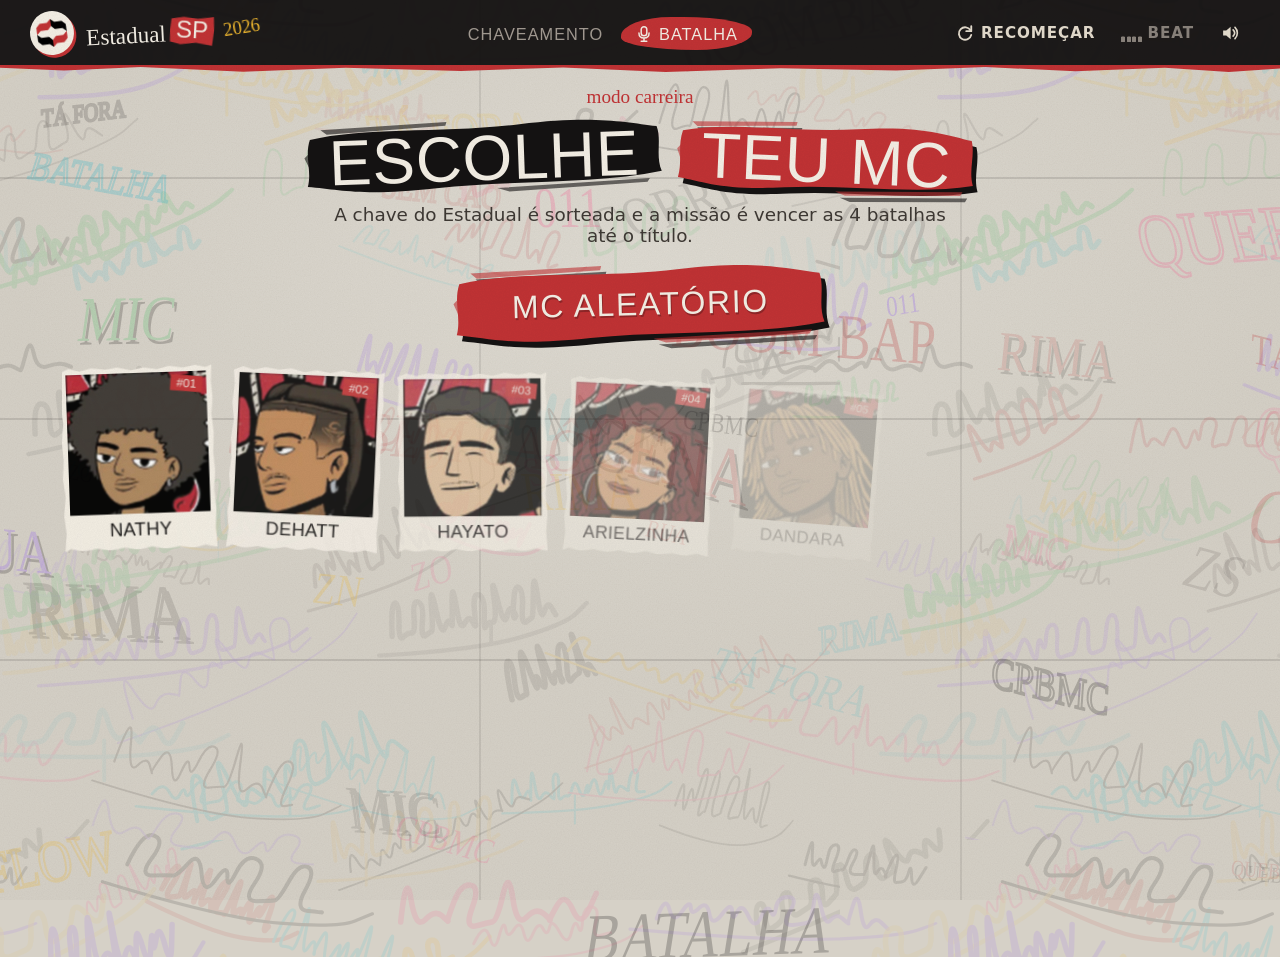
==== commit 1c83cd94: "3 mudança" ====
--- a/batalha.html
+++ b/batalha.html
@@ -1,143 +1,11 @@
-<!DOCTYPE html>
+<!doctype html>
 <html lang="pt-BR">
 <head>
-  <meta charset="UTF-8">
-  <meta name="viewport" content="width=device-width, initial-scale=1.0, viewport-fit=cover">
-  <meta name="theme-color" content="#141212">
-  <!-- Segurança: só roda scripts do próprio site; fontes só do Google Fonts -->
-  <meta http-equiv="Content-Security-Policy" content="default-src 'self'; script-src 'self'; style-src 'self' 'unsafe-inline' https://fonts.googleapis.com; font-src 'self' https://fonts.gstatic.com; img-src 'self' data: blob:; connect-src 'self' data: blob:; media-src 'self' blob:; object-src 'none'; base-uri 'self'; form-action 'none'">
-  <meta name="referrer" content="strict-origin-when-cross-origin">
-  <meta name="description" content="Modo carreira do Estadual SP 2026: escolha seu MC, encare a chave e vença as 4 batalhas, cada round num beat diferente. Realização CPBMC.">
-  <meta property="og:title" content="Simulador de Batalha · Estadual SP 2026">
-  <meta property="og:description" content="Escolha seu MC e encare a batalha: ímpar ou par, 3 rounds, a plateia decide.">
-  <meta property="og:url" content="https://batalhademcs.com.br/batalha.html">
-  <meta property="og:type" content="website">
-  <meta property="og:image" content="https://batalhademcs.com.br/imagens/cpbmc-logo.png">
-  <title>Simulador de Batalha · Estadual SP 2026</title>
-
-  <link rel="preconnect" href="https://fonts.googleapis.com">
-  <link rel="preconnect" href="https://fonts.gstatic.com" crossorigin>
-  <link href="https://fonts.googleapis.com/css2?family=Anton&family=Barlow+Condensed:wght@500;600;700&family=Permanent+Marker&display=swap" rel="stylesheet">
-  <link rel="icon" href="imagens/cpbmc-logo.png">
-  <link rel="stylesheet" href="style.css">
-  <link rel="stylesheet" href="batalha.css">
+  <meta charset="utf-8">
+  <meta name="viewport" content="width=device-width, initial-scale=1">
+  <meta http-equiv="refresh" content="0; url=batalha/">
+  <link rel="canonical" href="https://batalhademcs.com.br/batalha/">
+  <title>Batalha · Estadual SP 2026</title>
 </head>
-<body class="pg-batalha" data-fase="escolha-mc">
-
-  <!-- ============ ÍCONES E FILTROS (desenhados à mão) ============ -->
-  <svg class="defs" aria-hidden="true" focusable="false">
-    <defs>
-      <!-- tremido de marcador para as linhas do chaveamento -->
-      <filter id="f-marcador" x="-5%" y="-5%" width="110%" height="110%">
-        <feTurbulence type="fractalNoise" baseFrequency="0.035" numOctaves="2" seed="7"/>
-        <feDisplacementMap in="SourceGraphic" scale="3.2"/>
-      </filter>
-      <symbol id="i-dado" viewBox="0 0 32 32"><path d="M6 8c6-3 14-3 20 0 2 6 2 12 0 18-6 2-14 2-20 0-2-6-2-12 0-18z" fill="none" stroke="currentColor" stroke-width="2.6" stroke-linejoin="round"/><circle cx="11" cy="12" r="2.2" fill="currentColor"/><circle cx="21" cy="21" r="2.2" fill="currentColor"/><circle cx="16" cy="16.5" r="2.2" fill="currentColor"/></symbol>
-      <symbol id="i-voltar" viewBox="0 0 32 32"><path d="M12 7 5 14l7 6" fill="none" stroke="currentColor" stroke-width="3" stroke-linecap="round" stroke-linejoin="round"/><path d="M6 14c9-1 17 0 19 7 1 4-2 6-5 7" fill="none" stroke="currentColor" stroke-width="3" stroke-linecap="round"/></symbol>
-      <symbol id="i-reiniciar" viewBox="0 0 32 32"><path d="M25 12a10 10 0 1 0 1 7" fill="none" stroke="currentColor" stroke-width="3" stroke-linecap="round"/><path d="M26 5v8h-8" fill="none" stroke="currentColor" stroke-width="3" stroke-linecap="round" stroke-linejoin="round"/></symbol>
-      <symbol id="i-som" viewBox="0 0 32 32"><path d="M5 12h5l7-6v20l-7-6H5z" fill="currentColor"/><path d="M21 11c3 3 3 7 0 10M24 7c5 5 5 13 0 18" fill="none" stroke="currentColor" stroke-width="2.6" stroke-linecap="round"/></symbol>
-      <symbol id="i-mudo" viewBox="0 0 32 32"><path d="M5 12h5l7-6v20l-7-6H5z" fill="currentColor"/><path d="M21 12l7 8M28 12l-7 8" fill="none" stroke="currentColor" stroke-width="2.8" stroke-linecap="round"/></symbol>
-      <symbol id="i-play" viewBox="0 0 32 32"><path d="M9 6c7 3 13 6 18 10-5 4-11 7-18 10-1-7-1-13 0-20z" fill="currentColor"/></symbol>
-      <symbol id="i-seta" viewBox="0 0 40 20"><path d="M2 11c10-3 22-3 34-1M28 3l8 7-8 7" fill="none" stroke="currentColor" stroke-width="2.6" stroke-linecap="round" stroke-linejoin="round"/></symbol>
-      <symbol id="i-trofeu" viewBox="0 0 64 64"><path d="M18 8c9-1 19-1 28 0 1 13-2 24-14 27C20 32 17 21 18 8z" fill="none" stroke="currentColor" stroke-width="3.4" stroke-linejoin="round"/><path d="M18 13c-6-1-10 2-9 7 1 6 6 8 11 8M46 13c6-1 10 2 9 7-1 6-6 8-11 8" fill="none" stroke="currentColor" stroke-width="3" stroke-linecap="round"/><path d="M32 35v10M22 47c6-2 14-2 20 0l1 8H21z" fill="none" stroke="currentColor" stroke-width="3.4" stroke-linejoin="round" stroke-linecap="round"/></symbol>
-      <symbol id="i-coroa" viewBox="0 0 160 70"><path d="M8 60 L20 14 L52 44 L80 6 L108 44 L140 14 L152 60 Z" fill="none" stroke="currentColor" stroke-width="7" stroke-linejoin="round" stroke-linecap="round"/></symbol>
-      <symbol id="i-estrela" viewBox="0 0 60 60"><g fill="none" stroke="currentColor" stroke-linecap="round" stroke-linejoin="round"><path d="M30 4l7 18 19 1-15 12 6 19-17-11-16 11 5-19L4 23l19-1z" stroke-width="4"/><path d="M28 7l8 17 17 2-13 11 4 17-15-10-15 11 5-18L7 26l18-2z" stroke-width="2" opacity=".7"/></g></symbol>
-      <symbol id="i-radio" viewBox="0 0 220 150"><g fill="none" stroke="currentColor" stroke-width="5" stroke-linecap="round" stroke-linejoin="round"><path d="M40 34c-3-14 2-22 16-24 36-4 72-4 108 0 14 2 19 10 16 24"/><path d="M12 38c64-6 132-6 196 0 4 32 4 66 0 98-64 6-132 6-196 0-4-32-4-66 0-98z"/><circle cx="56" cy="90" r="30"/><circle cx="56" cy="90" r="13"/><circle cx="164" cy="90" r="30"/><circle cx="164" cy="90" r="13"/><path d="M92 64c12-1 24-1 36 0v40c-12 1-24 1-36 0z"/><circle cx="103" cy="84" r="6"/><circle cx="117" cy="84" r="6"/><path d="M90 52h40M24 52h12M184 52h12"/></g></symbol>
-      <symbol id="i-coracao" viewBox="0 0 32 32"><path d="M16 28C9 22 3 17 3 10.5 3 6.5 6 4 9.5 4c2.7 0 4.9 1.6 6.5 4 1.6-2.4 3.8-4 6.5-4C26 4 29 6.5 29 10.5 29 17 23 22 16 28z" fill="currentColor" stroke="#141212" stroke-width="2.4" stroke-linejoin="round"/></symbol>
-      <symbol id="i-compartilhar" viewBox="0 0 32 32"><g fill="none" stroke="currentColor" stroke-width="3" stroke-linecap="round" stroke-linejoin="round"><path d="M16 4v16M9 11l7-7 7 7"/><path d="M8 15H6c-1 4-1 8 0 12 7 1 13 1 20 0 1-4 1-8 0-12h-2"/></g></symbol>
-      <symbol id="i-mic" viewBox="0 0 32 32"><g fill="none" stroke="currentColor" stroke-width="2.6" stroke-linecap="round" stroke-linejoin="round"><rect x="11" y="3" width="10" height="16" rx="5"/><path d="M7 14c0 6 4 9 9 9s9-3 9-9M16 23v6M11 29h10"/></g></symbol>
-      <symbol id="i-mao" viewBox="0 0 32 32"><path d="M10 15V7.5a2 2 0 0 1 4 0V14m0-8a2 2 0 0 1 4 0v8m0-6.5a2 2 0 0 1 4 0V15m0-4a2 2 0 0 1 4 0v8c0 6-4 10-9.5 10S9 26 7 22l-3-6a2 2 0 0 1 3.4-2L10 17" fill="none" stroke="currentColor" stroke-width="2.4" stroke-linecap="round" stroke-linejoin="round"/></symbol>
-      <symbol id="i-circulo" viewBox="0 0 120 60" preserveAspectRatio="none"><path d="M70 6C38 2 6 12 5 30s30 26 62 24 49-12 47-27C112 12 86 5 52 8" fill="none" stroke="currentColor" stroke-width="3" stroke-linecap="round"/></symbol>
-    </defs>
-  </svg>
-
-  <div class="parede-tags" id="parede-tags" aria-hidden="true"></div>
-
-  <!-- ============ TOPO ============ -->
-  <header class="topo">
-    <div class="marca-grupo">
-      <a class="selo selo--topo" href="https://www.instagram.com/cpbmc/" target="_blank" rel="noopener" title="CPBMC no Instagram">
-        <img src="imagens/cpbmc-logo.png" alt="CPBMC" width="249" height="237">
-      </a>
-      <a class="marca" href="index.html" aria-label="Estadual SP 2026 — chaveamento">
-        <span class="marca__tag">Estadual</span><span class="marca__sp">SP</span><span class="marca__ano">2026</span>
-      </a>
-    </div>
-
-    <nav class="abas-site" aria-label="Seções do site">
-      <a class="aba-site" href="index.html">Chaveamento</a>
-      <a class="aba-site ativa" href="batalha.html" aria-current="page"><svg aria-hidden="true"><use href="#i-mic"/></svg>Batalha</a>
-    </nav>
-
-    <nav class="acoes" aria-label="Controles">
-      <button class="acao" id="btn-reiniciar" type="button" title="Recomeçar"><svg><use href="#i-reiniciar"/></svg><span>Recomeçar</span></button>
-      <button class="acao acao--musica" id="btn-musica" type="button" title="Tocar o beat" aria-pressed="false">
-        <span class="eq" aria-hidden="true"><i></i><i></i><i></i><i></i></span><span>Beat</span>
-      </button>
-      <button class="acao acao--som" id="btn-som" type="button" title="Som ligado" aria-pressed="true"><svg><use href="#i-som"/></svg></button>
-    </nav>
-  </header>
-
-  <main class="batalha" id="batalha">
-    <!-- 1) ESCOLHER O MC -->
-    <section class="tela-b" id="tela-mc" aria-labelledby="titulo-mc">
-      <header class="tela-b__cab">
-        <p class="tela-b__eyebrow">modo carreira</p>
-        <h1 class="titulo-pincel" id="titulo-mc"><span class="pincel-preto">Escolhe</span> <span class="pincel-vermelho">teu MC</span></h1>
-        <p class="tela-b__sub">A chave do Estadual é sorteada e a missão é vencer as 4 batalhas até o título.</p>
-        <div class="tela-b__acoes"><button class="btn-tinta btn-tinta--xl" id="btn-aleatorio" type="button">MC aleatório</button></div>
-      </header>
-      <div class="escolha" id="grade-mc" role="list"></div>
-    </section>
-
-    <!-- 2) A CHAVE -->
-    <section class="tela-b" id="tela-chave" aria-labelledby="titulo-chave" hidden>
-      <header class="tela-b__cab">
-        <h1 class="titulo-pincel" id="titulo-chave"><span class="pincel-preto">A chave</span> <span class="pincel-vermelho">do Estadual</span></h1>
-        <p class="tela-b__sub">Você é <b id="chave-titulo-mc"></b>. Oitavas, quartas, semi e final: perdeu, tá fora.</p>
-        <div class="tela-b__acoes">
-          <button class="btn-tinta btn-tinta--xl" id="btn-comecar" type="button">Ir pra primeira batalha</button>
-          <button class="btn-giz" id="btn-resortear" type="button">sortear a chave de novo</button>
-          <button class="btn-giz" id="btn-trocar" type="button">trocar de MC</button>
-          <button class="btn-giz" id="btn-pular-chave" type="button" hidden>pular pros resultados</button>
-        </div>
-        <p class="chave-status" id="chave-status" aria-live="polite"></p>
-      </header>
-      <div class="chave-vis" id="chave-vis"></div>
-    </section>
-
-    <!-- 3) PRÉ-BATALHA -->
-    <section class="tela-b pre" id="tela-pre" hidden></section>
-
-    <!-- 4) ARENA AO VIVO -->
-    <section class="tela-b arena" id="tela-arena" aria-label="Batalha ao vivo" hidden>
-      <div class="placar" id="placar"></div>
-      <div class="arena__corpo">
-        <div class="palco" id="palco" aria-live="polite"></div>
-        <div class="lances-box">
-          <h2 class="lances-box__titulo">Lance a lance</h2>
-          <ol class="lances" id="lances" aria-live="polite"></ol>
-        </div>
-      </div>
-    </section>
-
-    <!-- 5) DEPOIS DA BATALHA -->
-    <section class="tela-b pos" id="tela-pos" hidden></section>
-  </main>
-
-  <footer class="rodape-mini">
-    <p class="creditos">
-      <span class="creditos__par">organização <a href="https://www.instagram.com/cpbmc/" target="_blank" rel="noopener">@cpbmc</a></span>
-      <span aria-hidden="true">✕</span>
-      <span class="creditos__par">artes <a href="https://www.instagram.com/osuporteline/" target="_blank" rel="noopener">@osuporteline</a></span>
-    </p>
-    <p class="rodape-mini__nota">Simulação para diversão: os níveis são fictícios e não representam os MCs de verdade.</p>
-  </footer>
-
-  <div class="toast" id="toast" role="status" aria-live="polite"></div>
-  <div class="efeitos" id="efeitos" aria-hidden="true"></div>
-
-  <script src="batalha.js"></script>
-  <script src="musica.js"></script>
-</body>
+<body><p>A batalha mudou de endereço: <a href="batalha/">batalhademcs.com.br/batalha</a></p></body>
 </html>
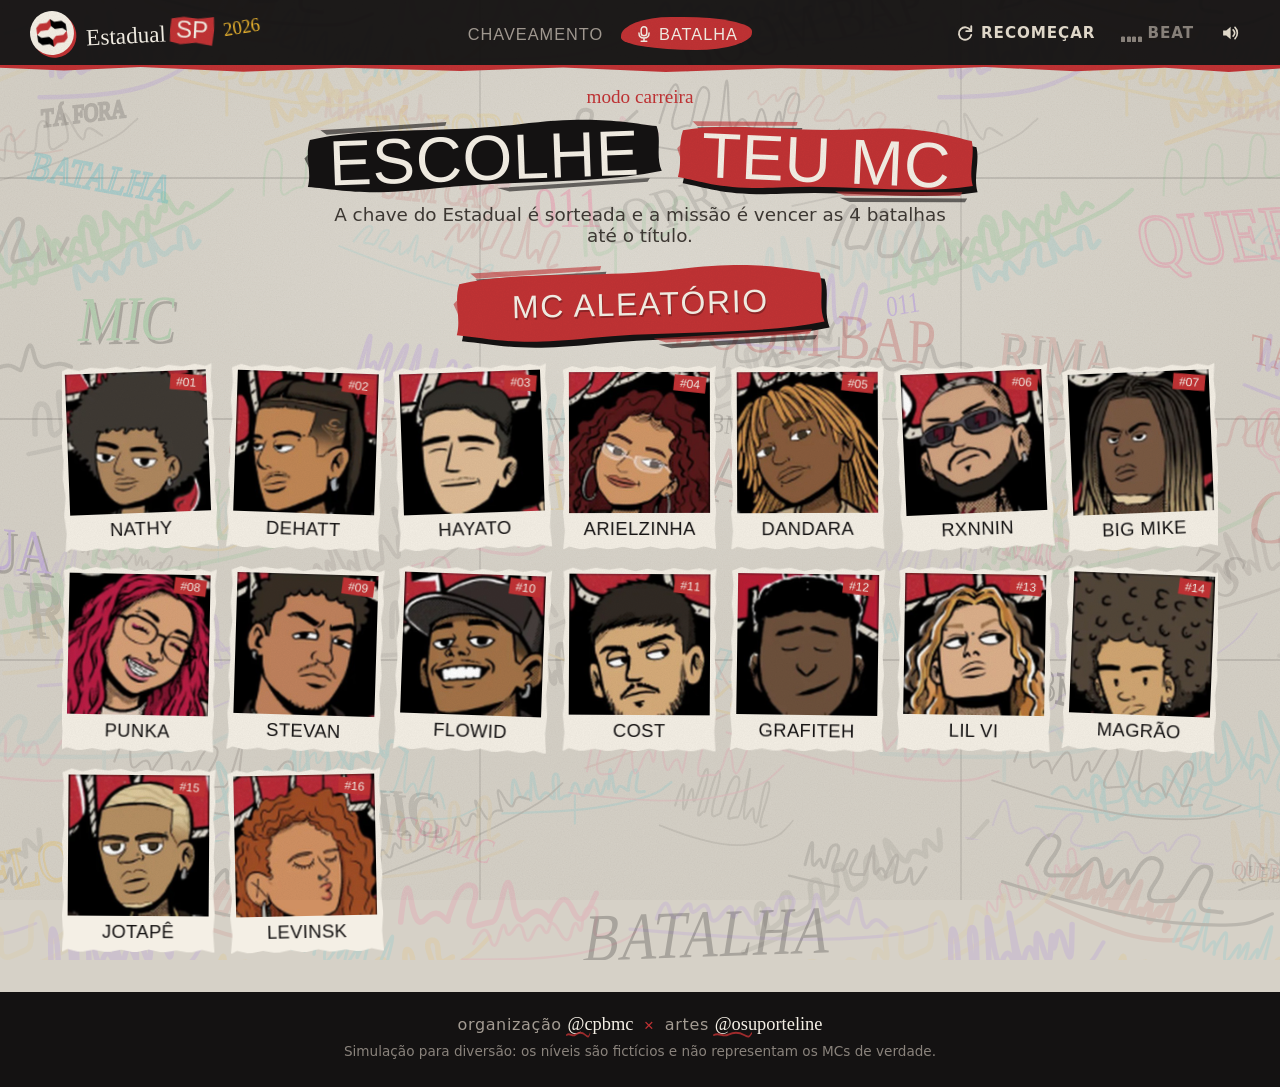
==== commit e29a0339: "upgrade game" ====
--- a/batalha.html
+++ b/batalha.html
@@ -3,9 +3,9 @@
 <head>
   <meta charset="utf-8">
   <meta name="viewport" content="width=device-width, initial-scale=1">
-  <meta http-equiv="refresh" content="0; url=batalha/">
+  <meta http-equiv="refresh" content="0; url=/batalha/">
   <link rel="canonical" href="https://batalhademcs.com.br/batalha/">
   <title>Batalha · Estadual SP 2026</title>
 </head>
-<body><p>A batalha mudou de endereço: <a href="batalha/">batalhademcs.com.br/batalha</a></p></body>
+<body><p>A batalha mudou de endereço: <a href="/batalha/">batalhademcs.com.br/batalha</a></p></body>
 </html>
